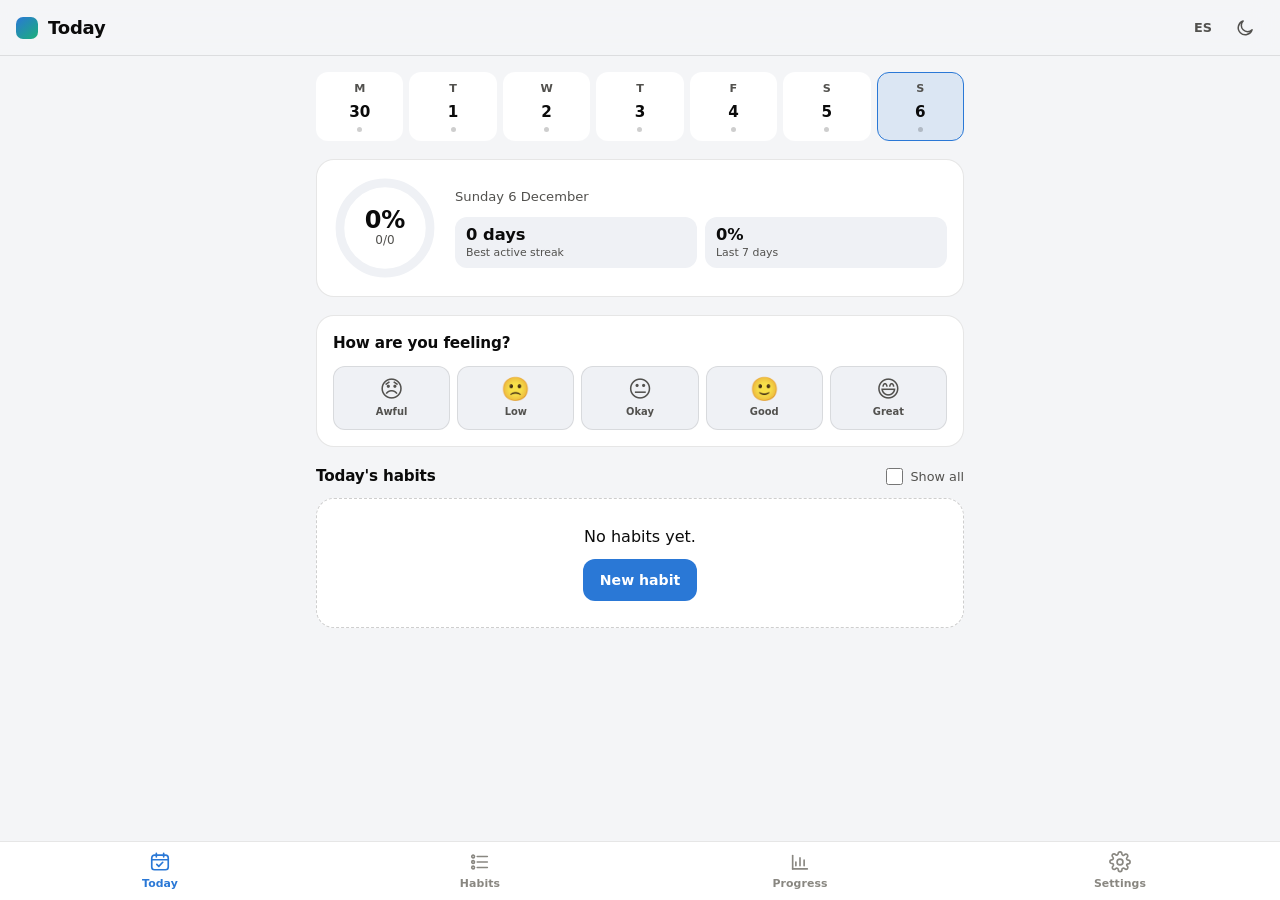
==== habits/index.html @ 64c572ca "Rename to GlowApp, add Today layouts, reminders and a home-screen widget Pinch-zoom was the only way" ====
<!DOCTYPE html>
<html lang="es" data-theme="dark">
<head>
  <meta charset="UTF-8">
  <!-- Zoom is deliberately off: the Size setting in Ajustes is the one way to
       change how large things are, so gestures cannot leave the app in a state
       the layout was never designed for. -->
  <meta name="viewport" content="width=device-width, initial-scale=1.0, maximum-scale=1, user-scalable=no, viewport-fit=cover">
  <title>GlowApp</title>
  <meta name="description" content="Seguimiento de hábitos, ejercicio y estado de ánimo, sin conexión y sin cuentas.">
  <meta name="theme-color" content="#0D1117">
  <link rel="manifest" href="manifest.webmanifest">
  <link rel="icon" href="icons/favicon-32.png" sizes="32x32">
  <link rel="apple-touch-icon" href="icons/apple-touch-icon.png">
  <meta name="mobile-web-app-capable" content="yes">
  <meta name="apple-mobile-web-app-capable" content="yes">
  <meta name="apple-mobile-web-app-status-bar-style" content="black-translucent">
  <meta name="apple-mobile-web-app-title" content="GlowApp">
  <link rel="stylesheet" href="styles.css">
</head>
<body>
  <a class="skip-link" href="#main" data-i18n="skipToContent">Ir al contenido</a>

  <header class="app-bar">
    <div class="app-bar-title">
      <span class="app-mark" aria-hidden="true"></span>
      <h1 id="viewTitle">Hoy</h1>
    </div>
    <div class="app-bar-actions">
      <button type="button" class="icon-btn" id="langToggle" title="Language" aria-label="Language">
        <span id="langToggleLabel">EN</span>
      </button>
      <button type="button" class="icon-btn" id="themeToggle" title="Tema" aria-label="Tema">
        <svg viewBox="0 0 24 24" aria-hidden="true" width="20" height="20"><use href="#i-theme"></use></svg>
      </button>
    </div>
  </header>

  <main id="main">
    <!-- ── TODAY ─────────────────────────────────────────────────────── -->
    <section class="view" id="view-today" aria-labelledby="todayHeading">
      <div class="view-inner">
        <div class="day-strip" id="dayStrip" role="tablist" aria-label="Días"></div>

        <h2 class="sr-only" id="todayHeading" data-i18n="navToday">Hoy</h2>

        <div class="summary-card">
          <div class="summary-ring">
            <svg viewBox="0 0 120 120" width="104" height="104" aria-hidden="true">
              <circle class="ring-track" cx="60" cy="60" r="52" />
              <circle class="ring-value" id="ringValue" cx="60" cy="60" r="52" />
            </svg>
            <div class="summary-ring-label">
              <strong id="summaryPct">0%</strong>
              <span id="summaryCount">0/0</span>
            </div>
          </div>
          <div class="summary-stats">
            <p class="summary-date" id="summaryDate"></p>
            <div class="stat-row">
              <div class="stat-tile">
                <span class="stat-value" id="statStreak">0</span>
                <span class="stat-label" data-i18n="statBestStreak">Mejor racha activa</span>
              </div>
              <div class="stat-tile">
                <span class="stat-value" id="statWeek">0%</span>
                <span class="stat-label" data-i18n="statWeek">Últimos 7 días</span>
              </div>
            </div>
          </div>
        </div>

        <section class="card mood-card" aria-labelledby="moodHeading">
          <div class="card-head">
            <h3 id="moodHeading" data-i18n="moodTitle">¿Cómo te sientes?</h3>
            <span class="card-hint" id="moodHint"></span>
          </div>
          <div class="mood-scale" id="moodScale" role="radiogroup" aria-labelledby="moodHeading"></div>
          <div class="mood-extra" id="moodExtra" hidden>
            <label class="field">
              <span class="field-label" data-i18n="moodEnergy">Energía</span>
              <input type="range" id="moodEnergy" min="1" max="5" step="1" value="3">
              <output id="moodEnergyOut" class="field-hint"></output>
            </label>
            <label class="field">
              <span class="field-label" data-i18n="moodNote">Nota (opcional)</span>
              <textarea id="moodNote" rows="2" maxlength="500" data-i18n-placeholder="moodNotePlaceholder"></textarea>
            </label>
          </div>
        </section>

        <section aria-labelledby="listHeading">
          <div class="section-head">
            <h3 id="listHeading" data-i18n="todaysHabits">Hábitos de hoy</h3>
            <label class="switch-inline">
              <input type="checkbox" id="showAllToggle">
              <span data-i18n="showAll">Ver todos</span>
            </label>
          </div>
          <ul class="habit-list" id="habitList"></ul>
          <div class="empty-state" id="todayEmpty" hidden>
            <p data-i18n="emptyTodayTitle">Nada programado para hoy.</p>
            <button type="button" class="btn btn-primary" data-action="new-habit" data-i18n="addHabit">Nuevo hábito</button>
          </div>
        </section>
      </div>
    </section>

    <!-- ── HABITS ────────────────────────────────────────────────────── -->
    <section class="view" id="view-habits" hidden aria-labelledby="habitsHeading">
      <div class="view-inner">
        <div class="section-head">
          <h2 id="habitsHeading" data-i18n="navHabits">Hábitos</h2>
          <button type="button" class="btn btn-primary btn-sm" data-action="new-habit">
            <span aria-hidden="true">+</span> <span data-i18n="addHabit">Nuevo hábito</span>
          </button>
        </div>
        <ul class="manage-list" id="manageList"></ul>
        <div class="empty-state" id="habitsEmpty" hidden>
          <p data-i18n="emptyHabitsTitle">Todavía no tienes hábitos.</p>
          <p class="muted" data-i18n="emptyHabitsBody">Empieza con uno pequeño: dos minutos de respiración, un vaso de agua, diez flexiones.</p>
          <div class="preset-grid" id="presetGrid"></div>
        </div>
        <details class="archive" id="archiveBlock" hidden>
          <summary data-i18n="archived">Archivados</summary>
          <ul class="manage-list" id="archiveList"></ul>
        </details>
      </div>
    </section>

    <!-- ── PROGRESS ──────────────────────────────────────────────────── -->
    <section class="view" id="view-progress" hidden aria-labelledby="progressHeading">
      <div class="view-inner">
        <h2 id="progressHeading" data-i18n="navProgress">Progreso</h2>

        <div class="filter-row" role="group" aria-labelledby="rangeLabel">
          <span class="sr-only" id="rangeLabel" data-i18n="rangeLabel">Rango de fechas</span>
          <div class="segmented" id="rangeSelect"></div>
        </div>

        <div class="stat-grid" id="progressStats"></div>

        <figure class="card chart-card" id="figMood">
          <figcaption>
            <h3 data-i18n="chartMoodTitle">Ánimo en el tiempo</h3>
            <p class="chart-sub" data-i18n="chartMoodSub">1 = muy mal · 5 = muy bien</p>
          </figcaption>
          <div class="chart-host" id="chartMood"></div>
          <p class="chart-empty" id="chartMoodEmpty" hidden data-i18n="chartNoMood">Registra tu ánimo unos días para ver la tendencia.</p>
        </figure>

        <figure class="card chart-card" id="figRates">
          <figcaption>
            <h3 data-i18n="chartRatesTitle">Cumplimiento por hábito</h3>
            <p class="chart-sub" id="chartRatesSub"></p>
          </figcaption>
          <div class="chart-host" id="chartRates"></div>
          <p class="chart-empty" id="chartRatesEmpty" hidden data-i18n="chartNoData">Sin datos en este rango.</p>
        </figure>

        <figure class="card chart-card" id="figHeat">
          <figcaption>
            <h3 data-i18n="chartHeatTitle">Calendario</h3>
            <label class="field inline">
              <span class="sr-only" data-i18n="chartHeatPick">Elegir hábito</span>
              <select id="heatHabit"></select>
            </label>
          </figcaption>
          <div class="chart-host" id="chartHeat"></div>
        </figure>

        <figure class="card chart-card" id="figCorr">
          <figcaption>
            <h3 data-i18n="chartCorrTitle">Ánimo y hábitos</h3>
            <p class="chart-sub" data-i18n="chartCorrSub">Ánimo medio los días que cumples frente a los que no.</p>
          </figcaption>
          <div class="chart-host" id="chartCorr"></div>
          <p class="chart-empty" id="chartCorrEmpty" hidden data-i18n="chartNoCorr">Hacen falta más días con ánimo y hábitos registrados.</p>
        </figure>

        <details class="card table-card" id="tableCard">
          <summary data-i18n="viewTable">Ver como tabla</summary>
          <div class="table-scroll">
            <table id="dataTable">
              <thead id="dataTableHead"></thead>
              <tbody id="dataTableBody"></tbody>
            </table>
          </div>
        </details>
      </div>
    </section>

    <!-- ── SETTINGS ──────────────────────────────────────────────────── -->
    <section class="view" id="view-settings" hidden aria-labelledby="settingsHeading">
      <div class="view-inner">
        <h2 id="settingsHeading" data-i18n="navSettings">Ajustes</h2>

        <section class="card setting-group" aria-labelledby="setAppearance">
          <h3 id="setAppearance" data-i18n="setAppearance">Apariencia</h3>
          <div class="setting-row">
            <label for="langSelect" data-i18n="setLanguage">Idioma</label>
            <select id="langSelect">
              <option value="es">Español</option>
              <option value="en">English</option>
            </select>
          </div>
          <div class="setting-row">
            <label for="themeSelect" data-i18n="setTheme">Tema</label>
            <select id="themeSelect">
              <option value="system" data-i18n="themeSystem">Sistema</option>
              <option value="dark" data-i18n="themeDark">Oscuro</option>
              <option value="light" data-i18n="themeLight">Claro</option>
            </select>
          </div>
          <div class="setting-row setting-row-stack">
            <label for="layoutSelect" data-i18n="setLayout">Diseño de Hoy</label>
            <div class="segmented segmented-wrap" id="layoutSelect" role="radiogroup" aria-label="Diseño"></div>
          </div>
          <div class="setting-row setting-row-stack">
            <label for="sizeSelect" data-i18n="setSize">Tamaño</label>
            <div class="segmented" id="sizeSelect" role="radiogroup" aria-label="Tamaño"></div>
          </div>
          <div class="setting-row">
            <label for="weekStart" data-i18n="setWeekStart">La semana empieza el</label>
            <select id="weekStart">
              <option value="1" data-i18n="dowMon">Lunes</option>
              <option value="0" data-i18n="dowSun">Domingo</option>
            </select>
          </div>
        </section>

        <section class="card setting-group" aria-labelledby="setData">
          <h3 id="setData" data-i18n="setData">Tus datos</h3>
          <p class="muted" data-i18n="dataBlurb">Todo se guarda solo en este navegador. No hay cuentas ni servidores. Exporta de vez en cuando para no perder nada.</p>
          <div class="button-row">
            <button type="button" class="btn" id="btnExport" data-i18n="exportData">Exportar JSON</button>
            <button type="button" class="btn" id="btnImport" data-i18n="importData">Importar JSON</button>
            <button type="button" class="btn btn-danger" id="btnReset" data-i18n="resetData">Borrar todo</button>
          </div>
          <input type="file" id="importFile" accept="application/json,.json" hidden>
          <p class="muted small" id="storageInfo"></p>
        </section>

        <section class="card setting-group" aria-labelledby="setApp">
          <h3 id="setApp" data-i18n="setApp">Aplicación</h3>
          <div class="button-row">
            <button type="button" class="btn btn-primary" id="btnInstall" hidden data-i18n="installApp">Instalar app</button>
          </div>
          <p class="muted small" id="installHint"></p>
          <p class="muted small" data-i18n="version">Hábitos v1.0 · offline</p>
        </section>
      </div>
    </section>
  </main>

  <nav class="tab-bar" id="tabBar" aria-label="Secciones">
    <button type="button" class="tab" data-view="today" aria-current="page">
      <svg viewBox="0 0 24 24" aria-hidden="true"><use href="#i-today"></use></svg>
      <span data-i18n="navToday">Hoy</span>
    </button>
    <button type="button" class="tab" data-view="habits">
      <svg viewBox="0 0 24 24" aria-hidden="true"><use href="#i-list"></use></svg>
      <span data-i18n="navHabits">Hábitos</span>
    </button>
    <button type="button" class="tab" data-view="progress">
      <svg viewBox="0 0 24 24" aria-hidden="true"><use href="#i-chart"></use></svg>
      <span data-i18n="navProgress">Progreso</span>
    </button>
    <button type="button" class="tab" data-view="settings">
      <svg viewBox="0 0 24 24" aria-hidden="true"><use href="#i-gear"></use></svg>
      <span data-i18n="navSettings">Ajustes</span>
    </button>
  </nav>

  <!-- ── HABIT EDITOR ────────────────────────────────────────────────── -->
  <dialog class="sheet" id="habitDialog" aria-labelledby="habitDialogTitle">
    <form method="dialog" id="habitForm">
      <header class="sheet-head">
        <h2 id="habitDialogTitle" data-i18n="addHabit">Nuevo hábito</h2>
        <button type="button" class="icon-btn" data-close aria-label="Cerrar">
          <svg viewBox="0 0 24 24" aria-hidden="true" width="20" height="20"><use href="#i-close"></use></svg>
        </button>
      </header>

      <div class="sheet-body">
        <label class="field">
          <span class="field-label" data-i18n="fieldName">Nombre</span>
          <input type="text" id="fName" required maxlength="60" data-i18n-placeholder="fieldNamePlaceholder">
        </label>

        <div class="field">
          <span class="field-label" data-i18n="fieldIcon">Icono</span>
          <div class="emoji-grid" id="emojiGrid" role="radiogroup" aria-label="Icono"></div>
        </div>

        <div class="field">
          <span class="field-label" data-i18n="fieldColor">Color</span>
          <div class="swatch-row" id="colorRow" role="radiogroup" aria-label="Color"></div>
        </div>

        <label class="field">
          <span class="field-label" data-i18n="fieldCategory">Categoría</span>
          <select id="fCategory"></select>
        </label>

        <div class="field">
          <span class="field-label" data-i18n="fieldType">Tipo</span>
          <div class="segmented" id="typeSelect" role="radiogroup" aria-label="Tipo"></div>
        </div>

        <div class="field-pair" id="quantityFields" hidden>
          <label class="field">
            <span class="field-label" data-i18n="fieldTarget">Meta diaria</span>
            <input type="number" id="fTarget" min="1" step="1" value="1" inputmode="numeric">
          </label>
          <label class="field">
            <span class="field-label" data-i18n="fieldUnit">Unidad</span>
            <input type="text" id="fUnit" maxlength="16" data-i18n-placeholder="fieldUnitPlaceholder">
          </label>
        </div>

        <div class="field">
          <span class="field-label" data-i18n="fieldSchedule">Frecuencia</span>
          <div class="segmented" id="scheduleSelect" role="radiogroup" aria-label="Frecuencia"></div>
        </div>

        <div class="field" id="daysField" hidden>
          <span class="field-label" data-i18n="fieldDays">Días</span>
          <div class="dow-row" id="dowRow"></div>
        </div>

        <label class="field" id="timesField" hidden>
          <span class="field-label" data-i18n="fieldTimesPerWeek">Veces por semana</span>
          <input type="number" id="fTimes" min="1" max="7" step="1" value="3" inputmode="numeric">
        </label>

        <!-- Reminders need the Android shell to schedule an alarm, so this is
             revealed only when the native bridge is present. -->
        <label class="field" id="reminderField" hidden>
          <span class="field-label" data-i18n="fieldReminder">Recordatorio</span>
          <input type="time" id="fReminder">
          <span class="field-hint" id="reminderHint"></span>
        </label>

        <p class="form-error" id="formError" hidden role="alert"></p>
      </div>

      <footer class="sheet-foot">
        <button type="button" class="btn btn-danger ghost" id="btnDeleteHabit" hidden data-i18n="delete">Eliminar</button>
        <span class="spacer"></span>
        <button type="button" class="btn" data-close data-i18n="cancel">Cancelar</button>
        <button type="submit" class="btn btn-primary" id="btnSaveHabit" data-i18n="save">Guardar</button>
      </footer>
    </form>
  </dialog>

  <dialog class="sheet confirm" id="confirmDialog" aria-labelledby="confirmTitle">
    <div class="sheet-body">
      <h2 id="confirmTitle"></h2>
      <p id="confirmBody" class="muted"></p>
    </div>
    <footer class="sheet-foot">
      <span class="spacer"></span>
      <button type="button" class="btn" id="confirmCancel" data-i18n="cancel">Cancelar</button>
      <button type="button" class="btn btn-danger" id="confirmOk" data-i18n="confirm">Confirmar</button>
    </footer>
  </dialog>

  <div class="toast" id="toast" role="status" aria-live="polite" hidden></div>

  <!-- Icon sprite -->
  <svg style="display:none" aria-hidden="true">
    <symbol id="i-today" viewBox="0 0 24 24" fill="none" stroke="currentColor" stroke-width="1.8" stroke-linecap="round" stroke-linejoin="round">
      <rect x="3" y="4.5" width="18" height="16" rx="3"/><path d="M8 2.5v4M16 2.5v4M3 9.5h18"/><path d="m8.5 14.5 2.2 2.2 4.3-4.4"/>
    </symbol>
    <symbol id="i-list" viewBox="0 0 24 24" fill="none" stroke="currentColor" stroke-width="1.8" stroke-linecap="round" stroke-linejoin="round">
      <path d="M9 6h11M9 12h11M9 18h11"/><circle cx="4.5" cy="6" r="1.5"/><circle cx="4.5" cy="12" r="1.5"/><circle cx="4.5" cy="18" r="1.5"/>
    </symbol>
    <symbol id="i-chart" viewBox="0 0 24 24" fill="none" stroke="currentColor" stroke-width="1.8" stroke-linecap="round" stroke-linejoin="round">
      <path d="M4 19.5V5"/><path d="M4 19.5h16"/><path d="M7.5 16v-4M12 16V7.5M16.5 16v-6"/>
    </symbol>
    <symbol id="i-gear" viewBox="0 0 24 24" fill="none" stroke="currentColor" stroke-width="1.8" stroke-linecap="round" stroke-linejoin="round">
      <circle cx="12" cy="12" r="3.2"/><path d="M19.4 14.5a1.6 1.6 0 0 0 .3 1.8l.1.1a2 2 0 1 1-2.8 2.8l-.1-.1a1.6 1.6 0 0 0-1.8-.3 1.6 1.6 0 0 0-1 1.5v.2a2 2 0 1 1-4 0v-.1a1.6 1.6 0 0 0-1-1.5 1.6 1.6 0 0 0-1.8.3l-.1.1a2 2 0 1 1-2.8-2.8l.1-.1a1.6 1.6 0 0 0 .3-1.8 1.6 1.6 0 0 0-1.5-1H3a2 2 0 1 1 0-4h.1a1.6 1.6 0 0 0 1.5-1 1.6 1.6 0 0 0-.3-1.8l-.1-.1a2 2 0 1 1 2.8-2.8l.1.1a1.6 1.6 0 0 0 1.8.3H9a1.6 1.6 0 0 0 1-1.5V3a2 2 0 1 1 4 0v.1a1.6 1.6 0 0 0 1 1.5 1.6 1.6 0 0 0 1.8-.3l.1-.1a2 2 0 1 1 2.8 2.8l-.1.1a1.6 1.6 0 0 0-.3 1.8V9a1.6 1.6 0 0 0 1.5 1h.2a2 2 0 1 1 0 4h-.1a1.6 1.6 0 0 0-1.5 1z"/>
    </symbol>
    <symbol id="i-theme" viewBox="0 0 24 24" fill="none" stroke="currentColor" stroke-width="1.8" stroke-linecap="round" stroke-linejoin="round">
      <path d="M20.5 14.2A8.5 8.5 0 1 1 9.8 3.5a6.8 6.8 0 0 0 10.7 10.7z"/>
    </symbol>
    <symbol id="i-close" viewBox="0 0 24 24" fill="none" stroke="currentColor" stroke-width="1.8" stroke-linecap="round">
      <path d="M6 6l12 12M18 6 6 18"/>
    </symbol>
    <symbol id="i-flame" viewBox="0 0 24 24" fill="currentColor">
      <path d="M12.7 2.1c.2 2.4-.8 3.7-2 4.9-1.3 1.4-2.8 2.8-2.8 5.6a6.1 6.1 0 0 0 12.2 0c0-3.6-2.4-5.6-4-7.4-.3 1-.9 1.7-1.7 2.2.3-2-.3-3.9-1.7-5.3zM12 13c1.2.9 1.9 1.9 1.9 3a1.9 1.9 0 1 1-3.8 0c0-1.1.7-2.1 1.9-3z"/>
    </symbol>
    <symbol id="i-edit" viewBox="0 0 24 24" fill="none" stroke="currentColor" stroke-width="1.8" stroke-linecap="round" stroke-linejoin="round">
      <path d="M4 20h4L19 9a2.8 2.8 0 0 0-4-4L4 16z"/>
    </symbol>
    <symbol id="i-archive" viewBox="0 0 24 24" fill="none" stroke="currentColor" stroke-width="1.8" stroke-linecap="round" stroke-linejoin="round">
      <rect x="3" y="4" width="18" height="4" rx="1.2"/><path d="M5 8v10a2 2 0 0 0 2 2h10a2 2 0 0 0 2-2V8M10 12h4"/>
    </symbol>
    <symbol id="i-grip" viewBox="0 0 24 24" fill="currentColor">
      <circle cx="9" cy="6" r="1.6"/><circle cx="15" cy="6" r="1.6"/>
      <circle cx="9" cy="12" r="1.6"/><circle cx="15" cy="12" r="1.6"/>
      <circle cx="9" cy="18" r="1.6"/><circle cx="15" cy="18" r="1.6"/>
    </symbol>
    <symbol id="i-restore" viewBox="0 0 24 24" fill="none" stroke="currentColor" stroke-width="1.8" stroke-linecap="round" stroke-linejoin="round">
      <path d="M4 10a8 8 0 1 1 1.2 5"/><path d="M4 4.5V10h5.5"/>
    </symbol>
  </svg>

  <script src="i18n.js"></script>
  <script src="charts.js"></script>
  <script src="app.js"></script>
</body>
</html>
---- habits/styles.css ----
/* ══ Hábitos — design tokens ══════════════════════════════════════════
   Dark is the default surface; light is a selected palette, not a flip.
   Chart series/ramp tokens come from a CVD-validated palette (both modes
   pass the adjacent-pair separation gates against these surfaces).      */

:root {
  color-scheme: dark;

  --bg: #0D1117;
  --surface: #161B22;
  --surface-2: #1C2330;
  --surface-3: #232B39;
  --ink: #F0F6FC;
  --ink-2: #9BA6B4;
  --ink-3: #6B7684;
  --border: rgba(240, 246, 252, 0.09);
  --border-strong: rgba(240, 246, 252, 0.16);

  --accent: #3987E5;
  --accent-ink: #FFFFFF;
  --accent-soft: rgba(57, 135, 229, 0.14);
  --good: #0CA30C;
  --danger: #E66767;
  --danger-soft: rgba(230, 103, 103, 0.13);

  /* Categorical series — validated dark steps */
  --s1: #3987E5;
  --s2: #D95926;
  --s3: #199E70;
  --s4: #C98500;
  --s5: #D55181;
  --s6: #008300;
  --s7: #9085E9;
  --s8: #E66767;

  /* Sequential blue ramp: dark → light as magnitude rises */
  --seq-0: #1B2330;
  --seq-1: #184F95;
  --seq-2: #256ABF;
  --seq-3: #3987E5;
  --seq-4: #6DA7EC;
  --seq-5: #9EC5F4;

  --grid: #2C2C2A;
  --axis: #383835;
  --muted-ink: #898781;

  --radius: 12px;
  --radius-lg: 18px;
  --radius-pill: 999px;
  --shadow: 0 8px 28px rgba(0, 0, 0, 0.42);
  --tap: 44px;
  --font: system-ui, -apple-system, 'Segoe UI', Roboto, sans-serif;
  --safe-b: env(safe-area-inset-bottom, 0px);
}

:root[data-theme='light'] {
  color-scheme: light;

  --bg: #F4F5F7;
  --surface: #FFFFFF;
  --surface-2: #FFFFFF;
  --surface-3: #EFF1F5;
  --ink: #0B0B0B;
  --ink-2: #52514E;
  --ink-3: #898781;
  --border: rgba(11, 11, 11, 0.10);
  --border-strong: rgba(11, 11, 11, 0.20);

  --accent: #2A78D6;
  --accent-ink: #FFFFFF;
  --accent-soft: rgba(42, 120, 214, 0.12);
  --good: #006300;
  --danger: #D03B3B;
  --danger-soft: rgba(208, 59, 59, 0.10);

  --s1: #2A78D6;
  --s2: #EB6834;
  --s3: #1BAF7A;
  --s4: #EDA100;
  --s5: #E87BA4;
  --s6: #008300;
  --s7: #4A3AA7;
  --s8: #E34948;

  --seq-0: #EEF1F5;
  --seq-1: #CDE2FB;
  --seq-2: #9EC5F4;
  --seq-3: #5598E7;
  --seq-4: #2A78D6;
  --seq-5: #184F95;

  --grid: #E1E0D9;
  --axis: #C3C2B7;
  --muted-ink: #898781;

  --shadow: 0 8px 28px rgba(11, 11, 11, 0.10);
}

/* ── Size scale ───────────────────────────────────────────────────────
   Text is in rem throughout, and the paddings that shape the layout are
   too, so moving the root size rescales the whole interface in one step.
   Tap targets stay pinned in px: Small may look tighter but must never
   become harder to hit. This replaces pinch-zoom, which is turned off. */
:root { font-size: 16px; }
:root[data-density='small'] { font-size: 14px; }
:root[data-density='large'] { font-size: 18.5px; }

/* ── Reset & base ── */
*, *::before, *::after { box-sizing: border-box; margin: 0; padding: 0; }

[hidden] { display: none !important; }

html { -webkit-text-size-adjust: 100%; }

body {
  font-family: var(--font);
  background: var(--bg);
  color: var(--ink);
  line-height: 1.5;
  min-height: 100dvh;
  padding-bottom: calc(64px + var(--safe-b));
  overflow-x: hidden;
}

h1 { font-size: 1.125rem; font-weight: 700; letter-spacing: -0.01em; }
h2 { font-size: 1.4rem; font-weight: 700; letter-spacing: -0.02em; }
h3 { font-size: 0.95rem; font-weight: 650; letter-spacing: -0.01em; }

button, input, select, textarea { font: inherit; color: inherit; }
button { cursor: pointer; background: none; border: none; }

.sr-only {
  position: absolute; width: 1px; height: 1px; padding: 0;
  overflow: hidden; clip: rect(0 0 0 0); white-space: nowrap; border: 0;
}

.skip-link {
  position: absolute; left: 8px; top: -60px; z-index: 200;
  background: var(--accent); color: var(--accent-ink);
  padding: 10px 14px; border-radius: var(--radius); text-decoration: none;
  transition: top 0.15s;
}
.skip-link:focus { top: 8px; }

a:focus-visible,
button:focus-visible,
input:focus-visible,
select:focus-visible,
textarea:focus-visible,
summary:focus-visible,
[tabindex]:focus-visible {
  outline: 2px solid var(--accent);
  outline-offset: 2px;
}

.muted { color: var(--ink-2); }
.small { font-size: 0.8rem; }
.spacer { flex: 1; }

/* ── App bar & tab bar ── */
.app-bar {
  position: sticky; top: 0; z-index: 50;
  display: flex; align-items: center; justify-content: space-between;
  gap: 12px; height: 56px; padding: 0 16px;
  background: color-mix(in srgb, var(--bg) 88%, transparent);
  backdrop-filter: blur(14px); -webkit-backdrop-filter: blur(14px);
  border-bottom: 1px solid var(--border);
}
.app-bar-title { display: flex; align-items: center; gap: 10px; min-width: 0; }
.app-mark {
  width: 22px; height: 22px; flex: none; border-radius: 7px;
  background: linear-gradient(140deg, var(--s1), var(--s3));
}
.app-bar-actions { display: flex; align-items: center; gap: 4px; }

.icon-btn {
  display: grid; place-items: center;
  min-width: 38px; height: 38px; padding: 0 8px;
  border-radius: 10px; color: var(--ink-2);
  font-size: 0.8rem; font-weight: 650;
}
.icon-btn:hover { background: var(--surface-2); color: var(--ink); }

.tab-bar {
  position: fixed; left: 0; right: 0; bottom: 0; z-index: 60;
  display: grid; grid-template-columns: repeat(4, 1fr);
  background: color-mix(in srgb, var(--surface) 94%, transparent);
  backdrop-filter: blur(14px); -webkit-backdrop-filter: blur(14px);
  border-top: 1px solid var(--border);
  padding-bottom: var(--safe-b);
}
.tab {
  display: flex; flex-direction: column; align-items: center; gap: 3px;
  padding: 9px 4px 8px; color: var(--ink-3);
  font-size: 0.68rem; font-weight: 600; letter-spacing: 0.01em;
}
.tab svg { width: 22px; height: 22px; }
.tab[aria-current='page'] { color: var(--accent); }

/* ── Layout ── */
.view-inner {
  max-width: 680px; margin: 0 auto;
  padding: 1rem 1rem 1.75rem;
  display: flex; flex-direction: column; gap: 1.125rem;
}
.section-head {
  display: flex; align-items: center; justify-content: space-between;
  gap: 12px; margin-bottom: 10px;
}
.card {
  background: var(--surface); border: 1px solid var(--border);
  border-radius: var(--radius-lg); padding: 1rem;
}
.card-head { display: flex; align-items: baseline; justify-content: space-between; gap: 10px; }
.card-hint { color: var(--ink-3); font-size: 0.78rem; }

/* ── Buttons ── */
.btn {
  display: inline-flex; align-items: center; justify-content: center; gap: 7px;
  min-height: 42px; padding: 0 16px;
  background: var(--surface-3); color: var(--ink);
  border: 1px solid var(--border); border-radius: var(--radius);
  font-size: 0.88rem; font-weight: 600;
  transition: filter 0.12s, background 0.12s;
}
.btn:hover { filter: brightness(1.08); }
.btn:active { transform: translateY(1px); }
.btn-sm { min-height: 36px; padding: 0 12px; font-size: 0.82rem; }
.btn-primary { background: var(--accent); color: var(--accent-ink); border-color: transparent; }
.btn-danger { color: var(--danger); border-color: color-mix(in srgb, var(--danger) 40%, transparent); background: var(--danger-soft); }
.btn-danger.ghost { background: none; }
.button-row { display: flex; flex-wrap: wrap; gap: 8px; margin-top: 12px; }

/* ── Day strip ── */
.day-strip {
  display: grid; grid-auto-flow: column; grid-auto-columns: 1fr;
  gap: 6px;
}
.day-chip {
  display: flex; flex-direction: column; align-items: center; gap: 3px;
  padding: 0.5rem 0.125rem; border-radius: var(--radius);
  border: 1px solid transparent; background: var(--surface);
  color: var(--ink-2); font-size: 0.7rem; font-weight: 600;
}
.day-chip .dnum { font-size: 0.95rem; font-weight: 700; color: var(--ink); }
.day-chip .ddot { width: 5px; height: 5px; border-radius: 50%; background: var(--border-strong); }
.day-chip .ddot.filled { background: var(--good); }
.day-chip[aria-selected='true'] { border-color: var(--accent); background: var(--accent-soft); }
.day-chip[disabled] { opacity: 0.38; }

/* ── Summary card ── */
.summary-card {
  display: flex; align-items: center; gap: 1.125rem;
  background: var(--surface); border: 1px solid var(--border);
  border-radius: var(--radius-lg); padding: 1rem;
}
.summary-ring { position: relative; flex: none; display: grid; place-items: center; }
/* Overrides the SVG's own width/height so the ring scales with the size setting. */
.summary-ring svg { transform: rotate(-90deg); width: 6.5rem; height: 6.5rem; }
.ring-track { fill: none; stroke: var(--surface-3); stroke-width: 10; }
.ring-value {
  fill: none; stroke: var(--accent); stroke-width: 10; stroke-linecap: round;
  transition: stroke-dashoffset 0.45s ease;
}
.summary-ring-label {
  position: absolute; inset: 0; display: grid; place-content: center;
  text-align: center; line-height: 1.15;
}
.summary-ring-label strong { font-size: 1.5rem; font-weight: 700; }
.summary-ring-label span { font-size: 0.75rem; color: var(--ink-2); font-variant-numeric: tabular-nums; }
.summary-stats { min-width: 0; flex: 1; }
.summary-date { font-size: 0.82rem; color: var(--ink-2); margin-bottom: 10px; }
.stat-row { display: grid; grid-template-columns: 1fr 1fr; gap: 8px; }
.stat-tile {
  background: var(--surface-3); border-radius: var(--radius);
  padding: 0.5625rem 0.6875rem; display: flex; flex-direction: column; gap: 1px;
}
.stat-value { font-size: 1.15rem; font-weight: 700; line-height: 1.15; }
.stat-row .stat-value { font-size: 1.02rem; }
.stat-label { font-size: 0.68rem; color: var(--ink-2); line-height: 1.25; }

/* ── Mood ── */
.mood-scale { display: grid; grid-template-columns: repeat(5, 1fr); gap: 7px; margin-top: 12px; }
.mood-btn {
  display: flex; flex-direction: column; align-items: center; gap: 4px;
  padding: 0.625rem 0.125rem; border-radius: var(--radius);
  border: 1px solid var(--border); background: var(--surface-3);
  font-size: 0.62rem; font-weight: 600; color: var(--ink-2);
  transition: transform 0.12s, border-color 0.12s;
}
.mood-btn .emoji { font-size: 1.45rem; line-height: 1; filter: saturate(0.85); }
.mood-btn:hover { transform: translateY(-2px); }
.mood-btn[aria-checked='true'] {
  border-color: var(--accent); background: var(--accent-soft); color: var(--ink);
}
.mood-btn[aria-checked='true'] .emoji { filter: none; }
.mood-extra { margin-top: 14px; display: flex; flex-direction: column; gap: 12px; }

/* ── Fields ── */
.field { display: flex; flex-direction: column; gap: 6px; }
.field.inline { flex-direction: row; align-items: center; gap: 8px; }
.field-label { font-size: 0.78rem; font-weight: 600; color: var(--ink-2); }
.field-hint { font-size: 0.75rem; color: var(--ink-3); }
.field-pair { display: grid; grid-template-columns: 1fr 1fr; gap: 12px; }

input[type='text'], input[type='number'], select, textarea {
  width: 100%; min-height: 44px; padding: 10px 12px;
  background: var(--surface-3); border: 1px solid var(--border);
  border-radius: var(--radius); color: var(--ink);
}
textarea { min-height: 62px; resize: vertical; line-height: 1.45; }
input[type='range'] { accent-color: var(--accent); width: 100%; min-height: 34px; }
select { appearance: none; padding-right: 32px;
  background-image: linear-gradient(45deg, transparent 50%, var(--ink-2) 50%),
                    linear-gradient(135deg, var(--ink-2) 50%, transparent 50%);
  background-position: calc(100% - 17px) 20px, calc(100% - 12px) 20px;
  background-size: 5px 5px, 5px 5px; background-repeat: no-repeat;
}

.switch-inline {
  display: inline-flex; align-items: center; gap: 7px;
  font-size: 0.8rem; color: var(--ink-2); cursor: pointer;
}
.switch-inline input { accent-color: var(--accent); width: 17px; height: 17px; }

.segmented {
  display: inline-flex; padding: 3px; gap: 3px;
  background: var(--surface-3); border: 1px solid var(--border);
  border-radius: var(--radius-pill); width: 100%;
}
.segmented button {
  flex: 1; min-height: 36px; padding: 0 12px; border-radius: var(--radius-pill);
  font-size: 0.82rem; font-weight: 600; color: var(--ink-2); white-space: nowrap;
}
.segmented button[aria-checked='true'], .segmented button[aria-pressed='true'] {
  background: var(--accent); color: var(--accent-ink);
}

.emoji-grid { display: grid; grid-template-columns: repeat(auto-fill, minmax(44px, 1fr)); gap: 6px; }
.emoji-btn {
  aspect-ratio: 1; display: grid; place-items: center; font-size: 1.2rem;
  border-radius: 10px; border: 1px solid var(--border); background: var(--surface-3);
}
.emoji-btn[aria-checked='true'] { border-color: var(--accent); background: var(--accent-soft); }

.swatch-row { display: flex; flex-wrap: wrap; gap: 8px; }
.swatch {
  width: 34px; height: 34px; border-radius: 50%;
  border: 2px solid transparent;
}
.swatch[aria-checked='true'] {
  border-color: var(--ink);
  box-shadow: inset 0 0 0 2px var(--surface);
}

.dow-row { display: grid; grid-template-columns: repeat(7, 1fr); gap: 5px; }
.dow-btn {
  min-height: 40px; border-radius: 10px; font-size: 0.75rem; font-weight: 650;
  border: 1px solid var(--border); background: var(--surface-3); color: var(--ink-2);
}
.dow-btn[aria-pressed='true'] { background: var(--accent); color: var(--accent-ink); border-color: transparent; }

/* ── Habit rows ── */
.habit-list, .manage-list { list-style: none; display: flex; flex-direction: column; gap: 8px; }

.habit-row {
  display: flex; align-items: center; gap: 0.75rem;
  background: var(--surface); border: 1px solid var(--border);
  border-radius: var(--radius-lg); padding: 0.75rem 0.875rem;
  transition: border-color 0.15s, opacity 0.15s;
}
.habit-row.is-done { border-color: color-mix(in srgb, var(--good) 45%, transparent); }
.habit-row.is-off { opacity: 0.5; }
.habit-badge {
  width: 2.5rem; height: 2.5rem; flex: none; display: grid; place-items: center;
  border-radius: 12px; font-size: 1.2rem;
  background: color-mix(in srgb, var(--habit-color) 20%, transparent);
  border: 1px solid color-mix(in srgb, var(--habit-color) 45%, transparent);
}
.habit-main { flex: 1; min-width: 0; display: flex; flex-direction: column; gap: 3px; }
.habit-name { font-size: 0.92rem; font-weight: 600; }
.habit-meta {
  display: flex; align-items: center; gap: 8px; flex-wrap: wrap;
  font-size: 0.73rem; color: var(--ink-2); font-variant-numeric: tabular-nums;
}
.streak { display: inline-flex; align-items: center; gap: 3px; color: var(--s2); font-weight: 650; }
.streak svg { width: 13px; height: 13px; }

.check-btn {
  width: var(--tap); height: var(--tap); flex: none; border-radius: 50%;
  border: 2px solid var(--border-strong); display: grid; place-items: center;
  color: transparent; transition: all 0.15s;
}
.check-btn::after {
  content: ''; width: 15px; height: 9px; margin-top: -4px;
  border-left: 2.5px solid currentColor; border-bottom: 2.5px solid currentColor;
  transform: rotate(-45deg);
}
.check-btn[aria-pressed='true'] {
  background: var(--good); border-color: var(--good); color: #fff;
}

.qty-control { display: flex; align-items: center; gap: 6px; flex: none; }
.qty-btn {
  width: 34px; height: 34px; border-radius: 10px; font-size: 1.1rem; font-weight: 600;
  background: var(--surface-3); border: 1px solid var(--border); color: var(--ink-2);
  display: grid; place-items: center; line-height: 1;
}
.qty-btn:disabled { opacity: 0.35; cursor: not-allowed; }
.qty-value { min-width: 58px; text-align: center; font-size: 0.8rem; font-variant-numeric: tabular-nums; }
.qty-value strong { font-size: 1rem; }

.progress-track {
  height: 4px; border-radius: 999px; background: var(--surface-3); overflow: hidden; margin-top: 5px;
}
.progress-fill { height: 100%; border-radius: 999px; background: var(--habit-color); transition: width 0.3s ease; }

/* ── Manage list ── */
.manage-row {
  display: flex; align-items: center; gap: 0.75rem;
  background: var(--surface); border: 1px solid var(--border);
  border-radius: var(--radius-lg); padding: 0.75rem 0.875rem;
  touch-action: pan-y;                      /* lets a vertical drag start a reorder */
  transition: transform 0.12s, opacity 0.12s, box-shadow 0.12s;
}

/* ── Drag to reorder ── */
.manage-row.is-dragging {
  opacity: 0.9; box-shadow: var(--shadow); border-color: var(--accent);
  position: relative; z-index: 5;
}
.manage-row.is-shifted { transform: translateY(var(--shift, 0)); }
.drag-handle {
  flex: none; width: 1.75rem; align-self: stretch; cursor: grab;
  display: grid; place-items: center; color: var(--ink-3);
  touch-action: none;                       /* the handle owns the gesture */
}
.drag-handle:active { cursor: grabbing; }
.drag-handle svg { width: 16px; height: 16px; }
.manage-actions { display: flex; align-items: center; gap: 2px; }
.manage-actions .icon-btn { min-width: 36px; height: 36px; }
.manage-actions svg { width: 18px; height: 18px; }
.archive summary {
  cursor: pointer; padding: 10px 2px; font-size: 0.85rem;
  font-weight: 600; color: var(--ink-2);
}
.archive .manage-list { margin-top: 8px; }
.archive .manage-row { opacity: 0.7; }

.empty-state {
  text-align: center; padding: 26px 16px;
  background: var(--surface); border: 1px dashed var(--border-strong);
  border-radius: var(--radius-lg);
  display: flex; flex-direction: column; align-items: center; gap: 10px;
}
.preset-grid { display: flex; flex-wrap: wrap; gap: 8px; justify-content: center; margin-top: 6px; }
.preset-chip {
  display: inline-flex; align-items: center; gap: 6px;
  padding: 8px 13px; border-radius: var(--radius-pill);
  background: var(--surface-3); border: 1px solid var(--border);
  font-size: 0.82rem; font-weight: 600;
}
.preset-chip:hover { border-color: var(--accent); }

/* ── Progress view ── */
.filter-row { display: flex; gap: 10px; align-items: center; }
.stat-grid { display: grid; grid-template-columns: repeat(2, 1fr); gap: 10px; }
@media (min-width: 520px) { .stat-grid { grid-template-columns: repeat(4, 1fr); } }
.stat-grid .stat-tile {
  background: var(--surface); border: 1px solid var(--border); padding: 13px 14px; gap: 3px;
}
.stat-grid .stat-value { font-size: 1.5rem; }
.stat-grid .stat-label { font-size: 0.72rem; }

.chart-card { display: flex; flex-direction: column; gap: 12px; }
.chart-card figcaption { display: flex; align-items: baseline; justify-content: space-between; gap: 12px; flex-wrap: wrap; }
.chart-card figcaption .field { flex: none; }
.chart-card select { min-height: 36px; padding: 6px 30px 6px 10px; font-size: 0.82rem; background-position: calc(100% - 17px) 16px, calc(100% - 12px) 16px; }
.chart-sub { font-size: 0.75rem; color: var(--ink-2); }
.chart-empty { font-size: 0.85rem; color: var(--ink-2); padding: 18px 0; text-align: center; }
.chart-host { position: relative; }
.chart-host svg { display: block; width: 100%; height: auto; overflow: visible; }

.viz-grid { stroke: var(--grid); stroke-width: 1; }
.viz-axis { stroke: var(--axis); stroke-width: 1; }
.viz-tick { fill: var(--muted-ink); font-size: 10px; font-variant-numeric: tabular-nums; }
.viz-label { fill: var(--ink); font-size: 11px; font-weight: 600; }
.viz-value { fill: var(--ink-2); font-size: 11px; font-variant-numeric: tabular-nums; }
.viz-line { fill: none; stroke-width: 2; stroke-linecap: round; stroke-linejoin: round; }
.viz-dot { stroke: var(--surface); stroke-width: 2; }
.viz-bar { rx: 4; }
.viz-cell { rx: 3; stroke: var(--surface); stroke-width: 1.5; }
.viz-cell.is-hit { cursor: pointer; }
.viz-crosshair { stroke: var(--border-strong); stroke-width: 1; stroke-dasharray: 3 3; }

.viz-legend {
  display: flex; flex-wrap: wrap; gap: 6px 16px; align-items: center;
  font-size: 0.75rem; color: var(--ink-2);
}
.viz-legend span { display: inline-flex; align-items: center; gap: 6px; }
.viz-legend i { width: 10px; height: 10px; border-radius: 3px; display: block; }
.viz-scale { display: flex; align-items: center; gap: 4px; font-size: 0.7rem; color: var(--ink-3); }
.viz-scale i { width: 12px; height: 12px; border-radius: 3px; display: block; }

.viz-tip {
  position: absolute; z-index: 10; pointer-events: none;
  background: var(--surface-2); border: 1px solid var(--border-strong);
  border-radius: 10px; box-shadow: var(--shadow);
  padding: 7px 10px; font-size: 0.76rem; line-height: 1.35;
  white-space: nowrap; transform: translate(-50%, -110%); opacity: 0;
  transition: opacity 0.1s;
}
.viz-tip.is-on { opacity: 1; }
.viz-tip b { font-weight: 650; }
.viz-tip .tip-sub { color: var(--ink-2); }

.table-card summary { cursor: pointer; font-size: 0.85rem; font-weight: 600; color: var(--ink-2); }
.table-scroll { overflow-x: auto; margin-top: 12px; }
table { border-collapse: collapse; width: 100%; font-size: 0.8rem; }
th, td { text-align: left; padding: 7px 10px; border-bottom: 1px solid var(--border); white-space: nowrap; }
th { color: var(--ink-2); font-weight: 600; }
td { font-variant-numeric: tabular-nums; }

/* ── Settings ── */
.setting-group { display: flex; flex-direction: column; gap: 12px; }
.setting-row { display: flex; align-items: center; justify-content: space-between; gap: 14px; }
.setting-row label { font-size: 0.88rem; }
.setting-row select { width: auto; min-width: 140px; }

/* ── Dialogs ── */
.sheet {
  width: min(520px, 100%); max-height: 92dvh; padding: 0; border: none;
  background: var(--surface); color: var(--ink);
  border-radius: var(--radius-lg) var(--radius-lg) 0 0;
  margin: auto auto 0; box-shadow: var(--shadow);
}
@media (min-width: 560px) { .sheet { margin: auto; border-radius: var(--radius-lg); } }
.sheet::backdrop { background: rgba(0, 0, 0, 0.55); backdrop-filter: blur(2px); }
.sheet form { display: flex; flex-direction: column; max-height: 92dvh; }
.sheet-head {
  display: flex; align-items: center; justify-content: space-between; gap: 12px;
  padding: 16px; border-bottom: 1px solid var(--border);
}
.sheet-head h2 { font-size: 1.05rem; }
.sheet-body { padding: 16px; overflow-y: auto; display: flex; flex-direction: column; gap: 14px; }
.sheet-foot {
  display: flex; align-items: center; gap: 8px;
  padding: 12px 16px calc(12px + var(--safe-b));
  border-top: 1px solid var(--border);
}
.confirm .sheet-body h2 { font-size: 1.05rem; }
.form-error { color: var(--danger); font-size: 0.82rem; }

.toast {
  position: fixed; left: 50%; bottom: calc(78px + var(--safe-b)); z-index: 90;
  transform: translateX(-50%);
  background: var(--surface-2); color: var(--ink);
  border: 1px solid var(--border-strong); border-radius: var(--radius-pill);
  padding: 10px 18px; font-size: 0.84rem; font-weight: 600;
  box-shadow: var(--shadow); animation: toast-in 0.18s ease;
}
@keyframes toast-in { from { opacity: 0; transform: translate(-50%, 8px); } }

/* ── Settings rows that need a full-width control ── */
.setting-row-stack { flex-direction: column; align-items: stretch; gap: 8px; }
.setting-row-stack label { color: var(--ink-2); font-size: 0.82rem; font-weight: 600; }
.segmented-wrap { flex-wrap: wrap; }
.segmented-wrap button { flex: 1 1 40%; }

/* ══ Today layouts ══════════════════════════════════════════════════
   Each block restyles only the Today view. Comfortable is the default
   and needs no block of its own. */

/* ── Compact: one line per habit, mood condensed ── */
[data-layout='compact'] #view-today .view-inner { gap: 0.75rem; }
[data-layout='compact'] .summary-card { padding: 0.75rem; gap: 0.75rem; }
[data-layout='compact'] .summary-ring svg { width: 4.25rem; height: 4.25rem; }
[data-layout='compact'] .summary-ring-label strong { font-size: 1.05rem; }
[data-layout='compact'] .summary-ring-label span { display: none; }
[data-layout='compact'] .summary-date { margin-bottom: 6px; font-size: 0.75rem; }
[data-layout='compact'] .mood-card .card-head h3 { font-size: 0.85rem; }
[data-layout='compact'] .mood-btn {
  flex-direction: row; justify-content: center; gap: 0; padding: 0.4rem 0.125rem;
}
[data-layout='compact'] .mood-btn span:not(.emoji) { display: none; }
[data-layout='compact'] .mood-btn .emoji { font-size: 1.25rem; }
[data-layout='compact'] .habit-list { gap: 5px; }
[data-layout='compact'] .habit-row { padding: 0.4rem 0.625rem; gap: 0.5rem; border-radius: var(--radius); }
[data-layout='compact'] .habit-badge {
  width: 1.75rem; height: 1.75rem; font-size: 0.95rem; border-radius: 9px;
}
[data-layout='compact'] .habit-main { flex-direction: row; align-items: center; gap: 0.5rem; }
[data-layout='compact'] .habit-name { flex: 1; white-space: nowrap; overflow: hidden; text-overflow: ellipsis; }
[data-layout='compact'] .habit-meta { flex: none; }
[data-layout='compact'] .habit-meta .sched { display: none; }   /* schedule is implied by the day */
[data-layout='compact'] .progress-track { display: none; }
[data-layout='compact'] .check-btn { width: 2rem; height: 2rem; border-width: 2px; }
[data-layout='compact'] .check-btn::after { width: 11px; height: 6px; }
[data-layout='compact'] .qty-btn { width: 1.9rem; height: 1.9rem; }
[data-layout='compact'] .qty-value { min-width: 3.1rem; font-size: 0.72rem; }

/* ── Grid: two columns of tiles ── */
[data-layout='grid'] .habit-list {
  display: grid; grid-template-columns: repeat(2, 1fr); gap: 0.625rem;
}
[data-layout='grid'] .habit-row {
  flex-direction: column; align-items: center; text-align: center;
  gap: 0.5rem; padding: 0.875rem 0.625rem;
}
[data-layout='grid'] .habit-badge { width: 3rem; height: 3rem; font-size: 1.5rem; }
[data-layout='grid'] .habit-main { align-items: center; width: 100%; }
[data-layout='grid'] .habit-name { text-align: center; }
[data-layout='grid'] .habit-meta { justify-content: center; }
[data-layout='grid'] .habit-meta .sched { display: none; }
[data-layout='grid'] .qty-control { width: 100%; justify-content: center; }
@media (min-width: 560px) {
  [data-layout='grid'] .habit-list { grid-template-columns: repeat(3, 1fr); }
}

/* ── Focus: one roomy card per habit, chrome tucked away ── */
[data-layout='focus'] .summary-card { flex-direction: column; text-align: center; gap: 0.5rem; }
[data-layout='focus'] .summary-ring svg { width: 5rem; height: 5rem; }
[data-layout='focus'] .summary-stats { width: 100%; }
[data-layout='focus'] .summary-date { text-align: center; }
[data-layout='focus'] .stat-row { max-width: 320px; margin: 0 auto; }
[data-layout='focus'] .mood-card { padding: 0.75rem 1rem; }
[data-layout='focus'] .mood-card .card-head h3 { font-size: 0.85rem; }
[data-layout='focus'] .mood-scale { margin-top: 8px; }
[data-layout='focus'] .mood-btn {
  flex-direction: row; justify-content: center; gap: 0; padding: 0.4rem 0.125rem;
}
[data-layout='focus'] .mood-btn span:not(.emoji) { display: none; }
[data-layout='focus'] .habit-list { gap: 0.75rem; }
[data-layout='focus'] .habit-row { padding: 1.25rem 1.125rem; gap: 1rem; }
[data-layout='focus'] .habit-badge { width: 3rem; height: 3rem; font-size: 1.45rem; }
[data-layout='focus'] .habit-name { font-size: 1.05rem; }
[data-layout='focus'] .check-btn { width: 3rem; height: 3rem; }
[data-layout='focus'] .check-btn::after { width: 18px; height: 11px; }

/* ── Completion feedback ── */
@keyframes check-pop {
  0% { transform: scale(1); }
  45% { transform: scale(1.22); }
  100% { transform: scale(1); }
}
.check-btn.just-done { animation: check-pop 0.32s ease-out; }

@keyframes row-flash {
  0% { background: var(--surface); }
  35% { background: color-mix(in srgb, var(--good) 16%, var(--surface)); }
  100% { background: var(--surface); }
}
.habit-row.just-done { animation: row-flash 0.6s ease-out; }

@keyframes ring-celebrate {
  0% { transform: rotate(-90deg) scale(1); }
  40% { transform: rotate(-90deg) scale(1.06); }
  100% { transform: rotate(-90deg) scale(1); }
}
.summary-ring.celebrate svg { animation: ring-celebrate 0.7s ease-out; }
.summary-ring.celebrate .ring-value { stroke: var(--good); }

@media (prefers-reduced-motion: reduce) {
  *, *::before, *::after { animation-duration: 0.01ms !important; transition-duration: 0.01ms !important; }
}
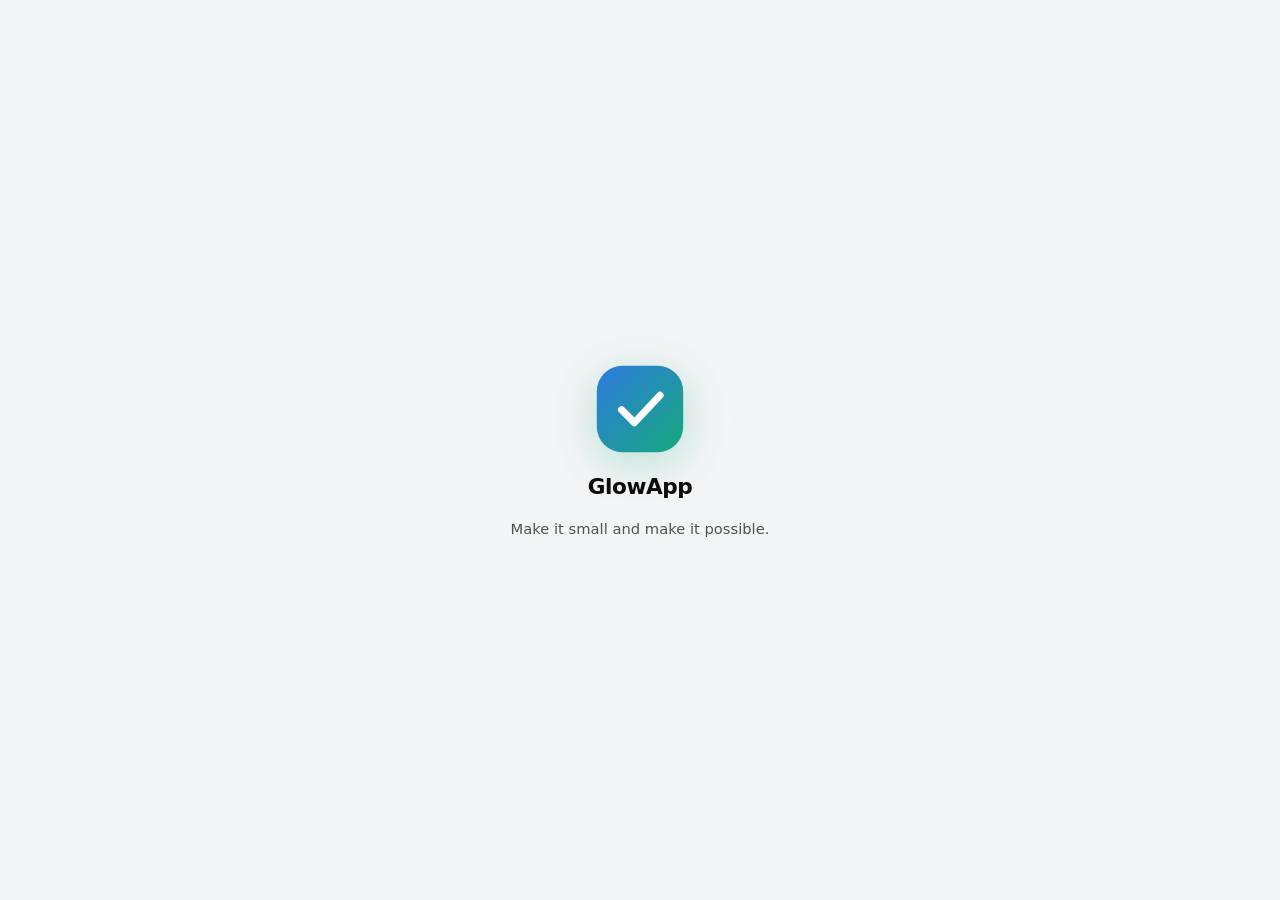
==== commit 1fb94ca1: "Add interaction sounds and a launch screen; fix widget counting and the day strip Sounds. Synthesise" ====
--- a/habits/index.html
+++ b/habits/index.html
@@ -19,6 +19,28 @@
   <link rel="stylesheet" href="styles.css">
 </head>
 <body>
+  <!-- Launch screen. The mark draws itself, then a phrase lands under it.
+       Removed from the DOM once it has played, so it costs nothing after. -->
+  <div class="splash" id="splash">
+    <div class="splash-inner">
+      <svg class="splash-mark" viewBox="0 0 120 120" aria-hidden="true">
+        <defs>
+          <linearGradient id="splashGrad" x1="0" y1="0" x2="1" y2="1">
+            <stop offset="0%" stop-color="#2E7BE0" />
+            <stop offset="100%" stop-color="#16A97B" />
+          </linearGradient>
+        </defs>
+        <rect class="splash-tile" x="6" y="6" width="108" height="108" rx="32"
+              fill="url(#splashGrad)" />
+        <path class="splash-check" d="M37 61 L53 77 L85 43"
+              fill="none" stroke="#FFFFFF" stroke-width="9"
+              stroke-linecap="round" stroke-linejoin="round" />
+      </svg>
+      <p class="splash-name">GlowApp</p>
+      <p class="splash-phrase" id="splashPhrase"></p>
+    </div>
+  </div>
+
   <a class="skip-link" href="#main" data-i18n="skipToContent">Ir al contenido</a>
 
   <header class="app-bar">
@@ -219,6 +241,13 @@
           <div class="setting-row setting-row-stack">
             <label for="sizeSelect" data-i18n="setSize">Tamaño</label>
             <div class="segmented" id="sizeSelect" role="radiogroup" aria-label="Tamaño"></div>
+          </div>
+          <div class="setting-row">
+            <label for="soundToggle" data-i18n="setSound">Sonidos</label>
+            <label class="switch-inline">
+              <input type="checkbox" id="soundToggle" checked>
+              <span id="soundState"></span>
+            </label>
           </div>
           <div class="setting-row">
             <label for="weekStart" data-i18n="setWeekStart">La semana empieza el</label>
@@ -407,6 +436,7 @@
     </symbol>
   </svg>
 
+  <script src="sounds.js"></script>
   <script src="i18n.js"></script>
   <script src="charts.js"></script>
   <script src="app.js"></script>
--- a/habits/styles.css
+++ b/habits/styles.css
@@ -233,11 +233,22 @@
 .button-row { display: flex; flex-wrap: wrap; gap: 8px; margin-top: 12px; }
 
 /* ── Day strip ── */
+/* Horizontally scrollable so earlier weeks stay reachable. Sized so roughly a
+   week fills the width at the default size, which keeps the familiar look. */
 .day-strip {
-  display: grid; grid-auto-flow: column; grid-auto-columns: 1fr;
-  gap: 6px;
-}
+  display: flex; gap: 6px;
+  overflow-x: auto; overscroll-behavior-x: contain;
+  scroll-snap-type: x proximity;
+  scrollbar-width: none;
+  margin: 0 -1rem;            /* bleed to the screen edges */
+  padding: 0 1rem 2px;
+}
+.day-strip::-webkit-scrollbar { display: none; }
 .day-chip {
+  flex: 0 0 auto;
+  width: calc((100% - 6 * 6px) / 7);
+  min-width: 2.6rem;
+  scroll-snap-align: center;
   display: flex; flex-direction: column; align-items: center; gap: 3px;
   padding: 0.5rem 0.125rem; border-radius: var(--radius);
   border: 1px solid transparent; background: var(--surface);
@@ -246,6 +257,8 @@
 .day-chip .dnum { font-size: 0.95rem; font-weight: 700; color: var(--ink); }
 .day-chip .ddot { width: 5px; height: 5px; border-radius: 50%; background: var(--border-strong); }
 .day-chip .ddot.filled { background: var(--good); }
+/* A quiet marker where a new month begins, for long scrolls back. */
+.day-chip.is-month-start { box-shadow: inset 2px 0 0 var(--border-strong); }
 .day-chip[aria-selected='true'] { border-color: var(--accent); background: var(--accent-soft); }
 .day-chip[disabled] { opacity: 0.38; }
 
@@ -562,6 +575,58 @@
 }
 @keyframes toast-in { from { opacity: 0; transform: translate(-50%, 8px); } }
 
+/* ══ Launch screen ══════════════════════════════════════════════════
+   Quick by design: the mark springs in, the check draws itself, the phrase
+   lands, and the whole thing is gone in well under two seconds. Uses the
+   same palette as the app so the handover is invisible. */
+.splash {
+  position: fixed; inset: 0; z-index: 999;
+  display: grid; place-items: center;
+  background: var(--bg);
+  transition: opacity 0.32s ease;
+}
+.splash.is-leaving { opacity: 0; pointer-events: none; }
+
+.splash-inner { display: flex; flex-direction: column; align-items: center; gap: 14px; }
+
+.splash-mark {
+  width: 96px; height: 96px;
+  animation: splash-pop 0.5s cubic-bezier(0.34, 1.56, 0.64, 1) both;
+  filter: drop-shadow(0 10px 24px rgba(22, 169, 123, 0.28));
+}
+@keyframes splash-pop {
+  0%   { transform: scale(0.55) rotate(-8deg); opacity: 0; }
+  100% { transform: scale(1) rotate(0deg); opacity: 1; }
+}
+
+/* The check is drawn on rather than simply appearing. */
+.splash-check {
+  stroke-dasharray: 78;
+  stroke-dashoffset: 78;
+  animation: splash-draw 0.42s ease-out 0.26s both;
+}
+@keyframes splash-draw { to { stroke-dashoffset: 0; } }
+
+.splash-name {
+  font-size: 1.35rem; font-weight: 700; letter-spacing: -0.02em; color: var(--ink);
+  animation: splash-rise 0.42s ease-out 0.34s both;
+}
+.splash-phrase {
+  max-width: 20rem; padding: 0 1.5rem; text-align: center;
+  font-size: 0.92rem; line-height: 1.45; color: var(--ink-2);
+  animation: splash-rise 0.46s ease-out 0.6s both;
+}
+@keyframes splash-rise {
+  from { opacity: 0; transform: translateY(9px); }
+  to   { opacity: 1; transform: translateY(0); }
+}
+
+/* Reduced motion keeps the screen but drops the movement. */
+@media (prefers-reduced-motion: reduce) {
+  .splash-mark, .splash-name, .splash-phrase { animation: none; opacity: 1; }
+  .splash-check { stroke-dashoffset: 0; animation: none; }
+}
+
 /* ── Settings rows that need a full-width control ── */
 .setting-row-stack { flex-direction: column; align-items: stretch; gap: 8px; }
 .setting-row-stack label { color: var(--ink-2); font-size: 0.82rem; font-weight: 600; }
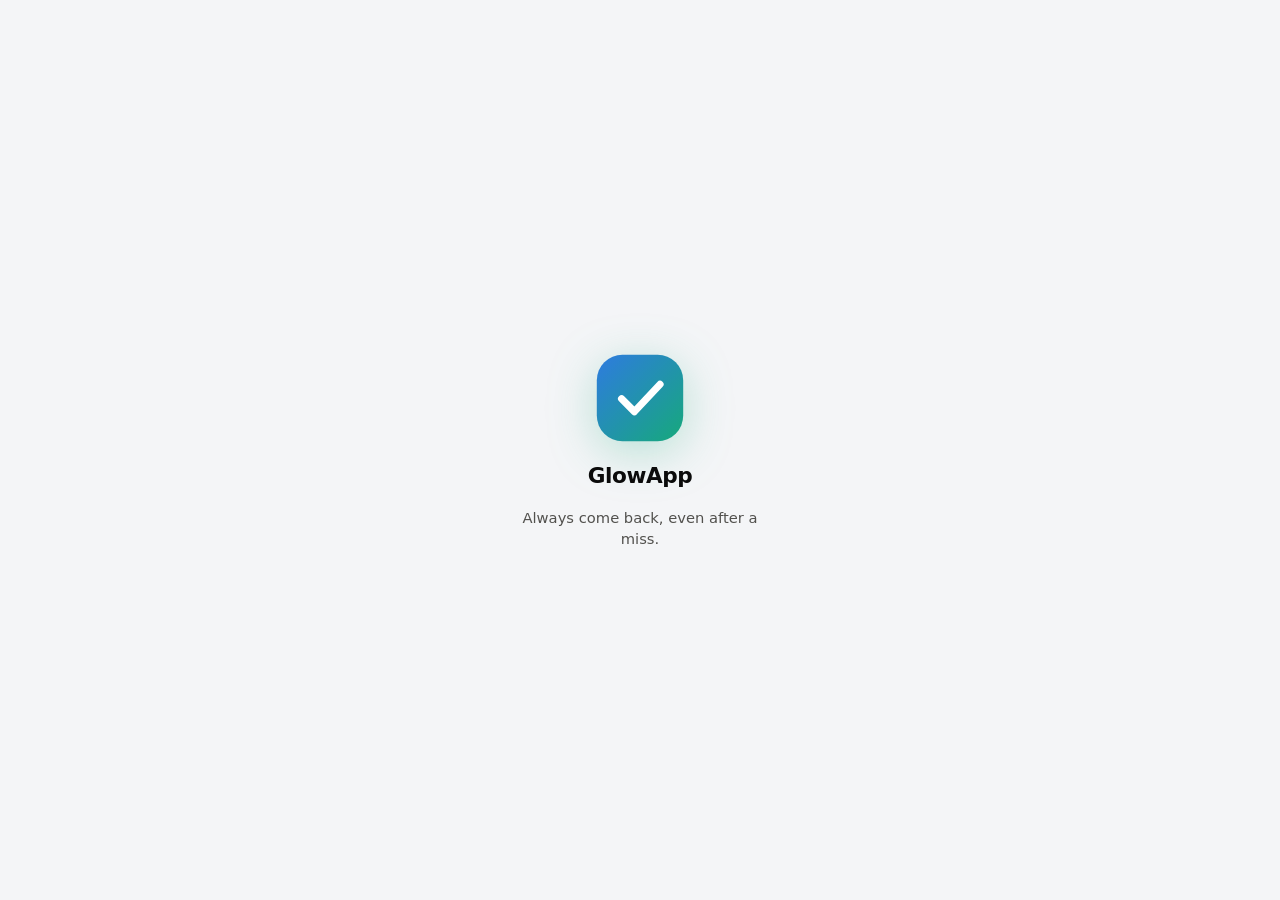
==== commit f7af2cb9: "Fix the oversized logo and missing splash after an app update Updating in place produced a huge logo" ====
--- a/habits/index.html
+++ b/habits/index.html
@@ -16,14 +16,15 @@
   <meta name="apple-mobile-web-app-capable" content="yes">
   <meta name="apple-mobile-web-app-status-bar-style" content="black-translucent">
   <meta name="apple-mobile-web-app-title" content="GlowApp">
-  <link rel="stylesheet" href="styles.css">
+  <link rel="stylesheet" href="styles.css?v=2.2">
+  <script src="i18n.js?v=2.2"></script>
 </head>
 <body>
   <!-- Launch screen. The mark draws itself, then a phrase lands under it.
        Removed from the DOM once it has played, so it costs nothing after. -->
   <div class="splash" id="splash">
     <div class="splash-inner">
-      <svg class="splash-mark" viewBox="0 0 120 120" aria-hidden="true">
+      <svg class="splash-mark" width="96" height="96" viewBox="0 0 120 120" aria-hidden="true">
         <defs>
           <linearGradient id="splashGrad" x1="0" y1="0" x2="1" y2="1">
             <stop offset="0%" stop-color="#2E7BE0" />
@@ -40,6 +41,27 @@
       <p class="splash-phrase" id="splashPhrase"></p>
     </div>
   </div>
+  <script>
+    /* Chosen here rather than in app.js so the phrase is present the moment the
+       splash paints, instead of appearing once the main script has parsed. */
+    (function () {
+      try {
+        var saved = JSON.parse(localStorage.getItem('glow.v1') || '{}');
+        var lang = saved.lang
+          || ((navigator.language || 'es').toLowerCase().indexOf('es') === 0 ? 'es' : 'en');
+        I18N.setLang(lang);
+        var list = I18N.t('phrases') || [];
+        if (!list.length) return;
+        var last = parseInt(localStorage.getItem('glow.lastPhrase'), 10);
+        var i = Math.floor(Math.random() * list.length);
+        if (i === last) i = (i + 1) % list.length;          // never twice running
+        localStorage.setItem('glow.lastPhrase', String(i));
+        document.getElementById('splashPhrase').textContent = list[i];
+      } catch (err) {
+        /* No phrase is a fine outcome; the splash still shows the mark. */
+      }
+    })();
+  </script>
 
   <a class="skip-link" href="#main" data-i18n="skipToContent">Ir al contenido</a>
 
@@ -436,9 +458,8 @@
     </symbol>
   </svg>
 
-  <script src="sounds.js"></script>
-  <script src="i18n.js"></script>
-  <script src="charts.js"></script>
-  <script src="app.js"></script>
+  <script src="sounds.js?v=2.2"></script>
+  <script src="charts.js?v=2.2"></script>
+  <script src="app.js?v=2.2"></script>
 </body>
 </html>
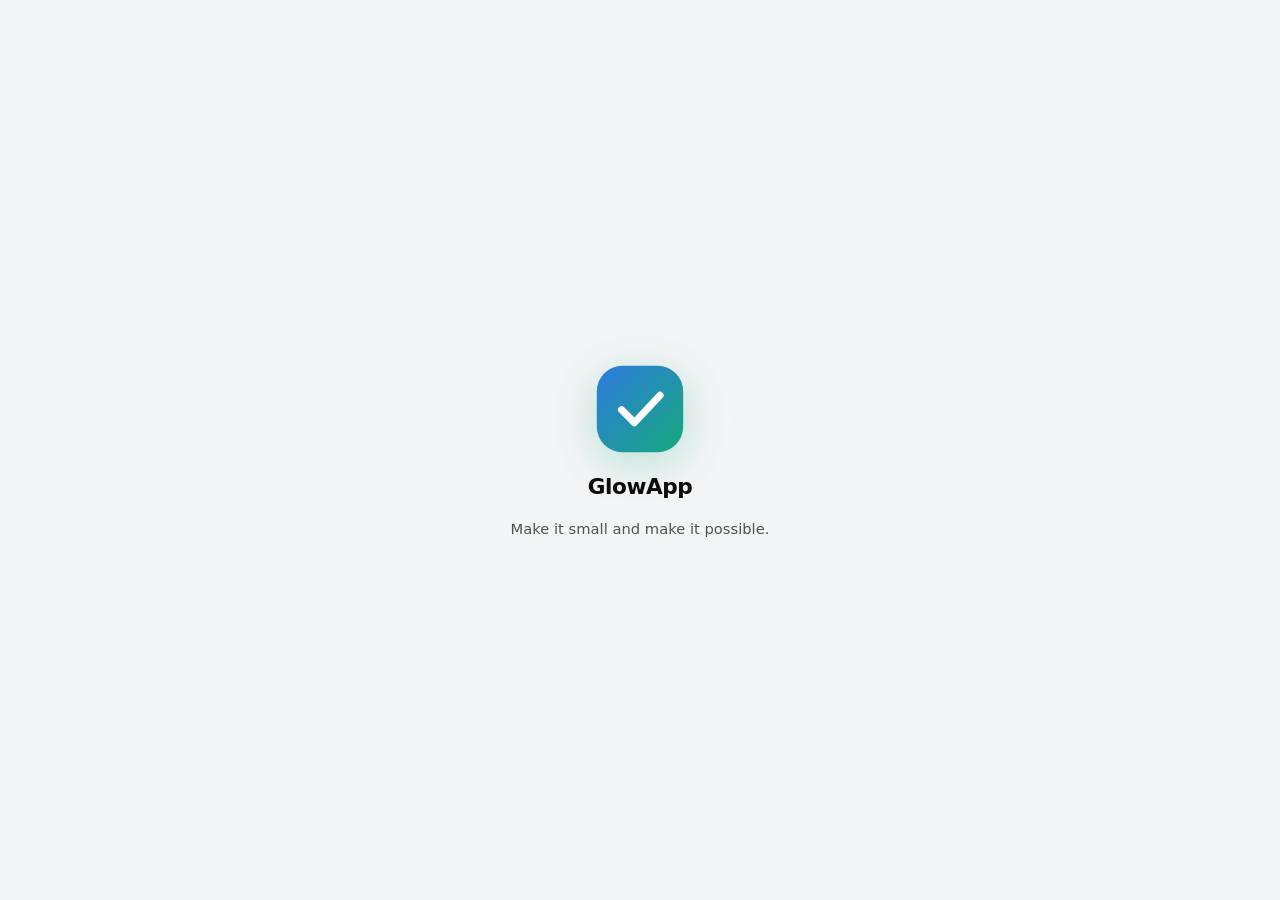
==== commit 032622ca: "Hold the splash half a second longer SPLASH_HOLD goes from 1750ms to 2250ms, so the launch screen an" ====
--- a/habits/index.html
+++ b/habits/index.html
@@ -16,8 +16,8 @@
   <meta name="apple-mobile-web-app-capable" content="yes">
   <meta name="apple-mobile-web-app-status-bar-style" content="black-translucent">
   <meta name="apple-mobile-web-app-title" content="GlowApp">
-  <link rel="stylesheet" href="styles.css?v=2.2">
-  <script src="i18n.js?v=2.2"></script>
+  <link rel="stylesheet" href="styles.css?v=2.3">
+  <script src="i18n.js?v=2.3"></script>
 </head>
 <body>
   <!-- Launch screen. The mark draws itself, then a phrase lands under it.
@@ -458,8 +458,8 @@
     </symbol>
   </svg>
 
-  <script src="sounds.js?v=2.2"></script>
-  <script src="charts.js?v=2.2"></script>
-  <script src="app.js?v=2.2"></script>
+  <script src="sounds.js?v=2.3"></script>
+  <script src="charts.js?v=2.3"></script>
+  <script src="app.js?v=2.3"></script>
 </body>
 </html>
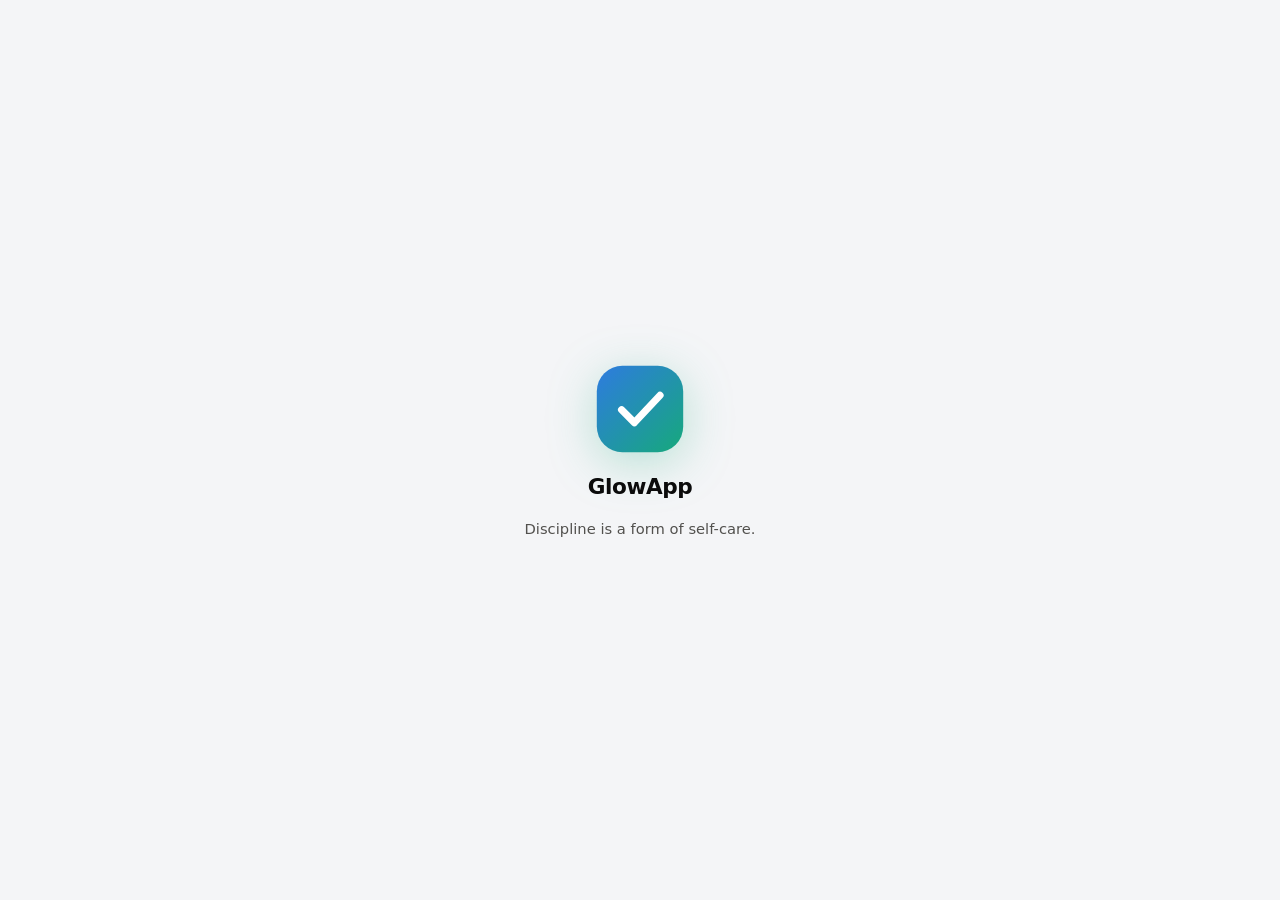
==== commit 9fb6e638: "Add habit descriptions and press-and-hold counting; rebuild the starting test Descriptions. Habits g" ====
--- a/habits/index.html
+++ b/habits/index.html
@@ -16,8 +16,8 @@
   <meta name="apple-mobile-web-app-capable" content="yes">
   <meta name="apple-mobile-web-app-status-bar-style" content="black-translucent">
   <meta name="apple-mobile-web-app-title" content="GlowApp">
-  <link rel="stylesheet" href="styles.css?v=2.3">
-  <script src="i18n.js?v=2.3"></script>
+  <link rel="stylesheet" href="styles.css?v=2.5">
+  <script src="i18n.js?v=2.5"></script>
 </head>
 <body>
   <!-- Launch screen. The mark draws itself, then a phrase lands under it.
@@ -46,6 +46,7 @@
        splash paints, instead of appearing once the main script has parsed. */
     (function () {
       try {
+        document.documentElement.classList.add('is-splashing');
         var saved = JSON.parse(localStorage.getItem('glow.v1') || '{}');
         var lang = saved.lang
           || ((navigator.language || 'es').toLowerCase().indexOf('es') === 0 ? 'es' : 'en');
@@ -63,6 +64,17 @@
     })();
   </script>
 
+  <!-- Starting test. Shown once, on the first launch, and again only if the
+       user asks for it from Ajustes. Built in app.js so every string follows
+       the language switch. -->
+  <div class="onboarding" id="onboarding" hidden>
+    <div class="ob-panel" role="dialog" aria-modal="true" aria-labelledby="obHeading">
+      <div class="ob-progress" id="obProgress" aria-hidden="true"></div>
+      <div class="ob-body" id="obBody"></div>
+      <footer class="ob-foot" id="obFoot"></footer>
+    </div>
+  </div>
+
   <a class="skip-link" href="#main" data-i18n="skipToContent">Ir al contenido</a>
 
   <header class="app-bar">
@@ -283,6 +295,10 @@
         <section class="card setting-group" aria-labelledby="setData">
           <h3 id="setData" data-i18n="setData">Tus datos</h3>
           <p class="muted" data-i18n="dataBlurb">Todo se guarda solo en este navegador. No hay cuentas ni servidores. Exporta de vez en cuando para no perder nada.</p>
+          <div class="button-row">
+            <button type="button" class="btn" id="btnRetakeTest" data-i18n="obRetake">Repetir el test inicial</button>
+          </div>
+          <p class="muted small" data-i18n="obRetakeHint">Vuelve a sugerirte hábitos según tus respuestas.</p>
           <div class="button-row">
             <button type="button" class="btn" id="btnExport" data-i18n="exportData">Exportar JSON</button>
             <button type="button" class="btn" id="btnImport" data-i18n="importData">Importar JSON</button>
@@ -339,6 +355,12 @@
           <input type="text" id="fName" required maxlength="60" data-i18n-placeholder="fieldNamePlaceholder">
         </label>
 
+        <label class="field">
+          <span class="field-label" data-i18n="fieldDescription">Descripción</span>
+          <textarea id="fDescription" rows="2" maxlength="160"
+                    data-i18n-placeholder="fieldDescriptionPlaceholder"></textarea>
+        </label>
+
         <div class="field">
           <span class="field-label" data-i18n="fieldIcon">Icono</span>
           <div class="emoji-grid" id="emojiGrid" role="radiogroup" aria-label="Icono"></div>
@@ -458,8 +480,8 @@
     </symbol>
   </svg>
 
-  <script src="sounds.js?v=2.3"></script>
-  <script src="charts.js?v=2.3"></script>
-  <script src="app.js?v=2.3"></script>
+  <script src="sounds.js?v=2.5"></script>
+  <script src="charts.js?v=2.5"></script>
+  <script src="app.js?v=2.5"></script>
 </body>
 </html>
--- a/habits/styles.css
+++ b/habits/styles.css
@@ -393,6 +393,22 @@
 }
 .habit-main { flex: 1; min-width: 0; display: flex; flex-direction: column; gap: 3px; }
 .habit-name { font-size: 0.92rem; font-weight: 600; }
+
+/* The row body is a button when it can expand; strip the button chrome so it
+   still reads as part of the row. */
+button.habit-main { text-align: left; font: inherit; color: inherit; cursor: pointer; }
+button.habit-main:hover .habit-name { color: var(--accent); }
+
+.habit-desc {
+  flex-basis: 100%;
+  margin-top: 0.6rem;
+  padding-top: 0.6rem;
+  border-top: 1px solid var(--border);
+  font-size: 0.82rem; line-height: 1.5; color: var(--ink-2);
+  animation: desc-in 0.18s ease-out;
+}
+@keyframes desc-in { from { opacity: 0; transform: translateY(-3px); } }
+.habit-row.is-expanded { flex-wrap: wrap; }
 .habit-meta {
   display: flex; align-items: center; gap: 8px; flex-wrap: wrap;
   font-size: 0.73rem; color: var(--ink-2); font-variant-numeric: tabular-nums;
@@ -421,6 +437,10 @@
   display: grid; place-items: center; line-height: 1;
 }
 .qty-btn:disabled { opacity: 0.35; cursor: not-allowed; }
+/* The button owns the gesture: holding it must not scroll the page or start
+   a text selection. */
+.qty-btn { touch-action: none; user-select: none; -webkit-user-select: none; }
+.qty-btn:active { background: var(--accent-soft); border-color: var(--accent); }
 .qty-value { min-width: 58px; text-align: center; font-size: 0.8rem; font-variant-numeric: tabular-nums; }
 .qty-value strong { font-size: 1rem; }
 
@@ -587,6 +607,17 @@
 }
 .splash.is-leaving { opacity: 0; pointer-events: none; }
 
+/* The app behind the splash is taller than the window, so the scroll bar was
+   drawing down the right-hand edge of the launch screen. Lock the page while
+   it plays: the bar goes, and the app cannot be scrolled underneath either. */
+:root.is-splashing,
+:root.is-splashing body {
+  overflow: hidden;
+  scrollbar-width: none;
+}
+:root.is-splashing::-webkit-scrollbar,
+:root.is-splashing body::-webkit-scrollbar { display: none; }
+
 .splash-inner { display: flex; flex-direction: column; align-items: center; gap: 14px; }
 
 .splash-mark {
@@ -632,6 +663,103 @@
 .setting-row-stack label { color: var(--ink-2); font-size: 0.82rem; font-weight: 600; }
 .segmented-wrap { flex-wrap: wrap; }
 .segmented-wrap button { flex: 1 1 40%; }
+
+/* ══ Starting test ══════════════════════════════════════════════════
+   Laid out as a full-height column rather than a centred card: the header
+   sits near the top, the options take the room that is left, and the
+   buttons stay pinned at the bottom where a thumb can reach them. That is
+   what removes the big empty band the centred version left above. */
+.onboarding {
+  position: fixed; inset: 0; z-index: 900;
+  display: flex; flex-direction: column;
+  background: var(--bg);
+}
+.ob-panel {
+  flex: 1; min-height: 0;                    /* lets the body scroll, not the panel */
+  width: 100%; max-width: 30rem; margin: 0 auto;
+  display: flex; flex-direction: column;
+  padding: calc(1.25rem + env(safe-area-inset-top, 0px)) 1.25rem
+           calc(1rem + var(--safe-b));
+  animation: ob-in 0.28s ease-out both;
+}
+@keyframes ob-in { from { opacity: 0; transform: translateY(8px); } }
+
+/* One pip per step, filled as you advance. */
+.ob-progress { display: flex; gap: 5px; flex: none; }
+.ob-pip {
+  height: 3px; flex: 1; border-radius: 999px; background: var(--surface-3);
+  transition: background 0.25s;
+}
+.ob-pip.is-done { background: var(--accent); }
+
+.ob-body {
+  flex: 1; min-height: 0; overflow-y: auto; overscroll-behavior: contain;
+  display: flex; flex-direction: column; gap: 0.6rem;
+  padding-top: 1.5rem;
+  /* Space so the last option never hides under the buttons. */
+  padding-bottom: 0.5rem;
+  scrollbar-width: none;
+}
+.ob-body::-webkit-scrollbar { display: none; }
+
+.ob-step {
+  font-size: 0.72rem; font-weight: 650; color: var(--accent);
+  letter-spacing: 0.06em; text-transform: uppercase;
+}
+.ob-question {
+  font-size: 1.45rem; font-weight: 700; letter-spacing: -0.025em; line-height: 1.2;
+  text-wrap: balance;
+}
+.ob-hint { font-size: 0.86rem; line-height: 1.45; color: var(--ink-2); }
+
+.ob-options { display: flex; flex-direction: column; gap: 7px; margin-top: 0.4rem; }
+.ob-option {
+  display: flex; align-items: center; gap: 0.75rem; width: 100%;
+  min-height: var(--tap); padding: 0.7rem 0.9rem; text-align: left;
+  background: var(--surface); color: var(--ink);
+  border: 1px solid var(--border); border-radius: var(--radius);
+  font-size: 0.92rem; font-weight: 550;
+  transition: border-color 0.14s, background 0.14s, transform 0.1s;
+}
+.ob-option:hover { border-color: var(--border-strong); }
+.ob-option:active { transform: scale(0.99); }
+.ob-option[aria-pressed='true'], .ob-option[aria-checked='true'] {
+  border-color: var(--accent); background: var(--accent-soft);
+}
+.ob-option .ob-emoji { font-size: 1.15rem; flex: none; }
+.ob-option .ob-label { flex: 1; min-width: 0; }
+.ob-option .ob-meta { font-size: 0.76rem; color: var(--ink-2); }
+/* The tick keeps its slot at all times, so selecting never shifts the text. */
+.ob-option .ob-tick {
+  flex: none; width: 1.25rem; text-align: center; color: var(--accent);
+  font-weight: 700; opacity: 0; transition: opacity 0.14s;
+}
+.ob-option[aria-pressed='true'] .ob-tick,
+.ob-option[aria-checked='true'] .ob-tick { opacity: 1; }
+
+.ob-foot {
+  flex: none; display: flex; align-items: center; gap: 8px;
+  padding-top: 0.9rem;
+  border-top: 1px solid var(--border);
+}
+.ob-foot .btn { flex: 1; }
+.ob-foot .btn-ghost { flex: 0 0 auto; background: none; border-color: transparent; color: var(--ink-2); }
+.ob-error { color: var(--danger); font-size: 0.82rem; }
+
+/* Results */
+.ob-group-title {
+  font-size: 0.72rem; font-weight: 650; color: var(--ink-3);
+  letter-spacing: 0.04em; text-transform: uppercase;
+  margin-top: 0.6rem;
+}
+.ob-suggestions { display: flex; flex-direction: column; gap: 7px; }
+
+/* Short screens: tighten the rhythm rather than let the footer be pushed off. */
+@media (max-height: 680px) {
+  .ob-panel { padding-top: calc(0.9rem + env(safe-area-inset-top, 0px)); }
+  .ob-body { padding-top: 1rem; gap: 0.5rem; }
+  .ob-question { font-size: 1.25rem; }
+}
 
 /* ══ Today layouts ══════════════════════════════════════════════════
    Each block restyles only the Today view. Comfortable is the default
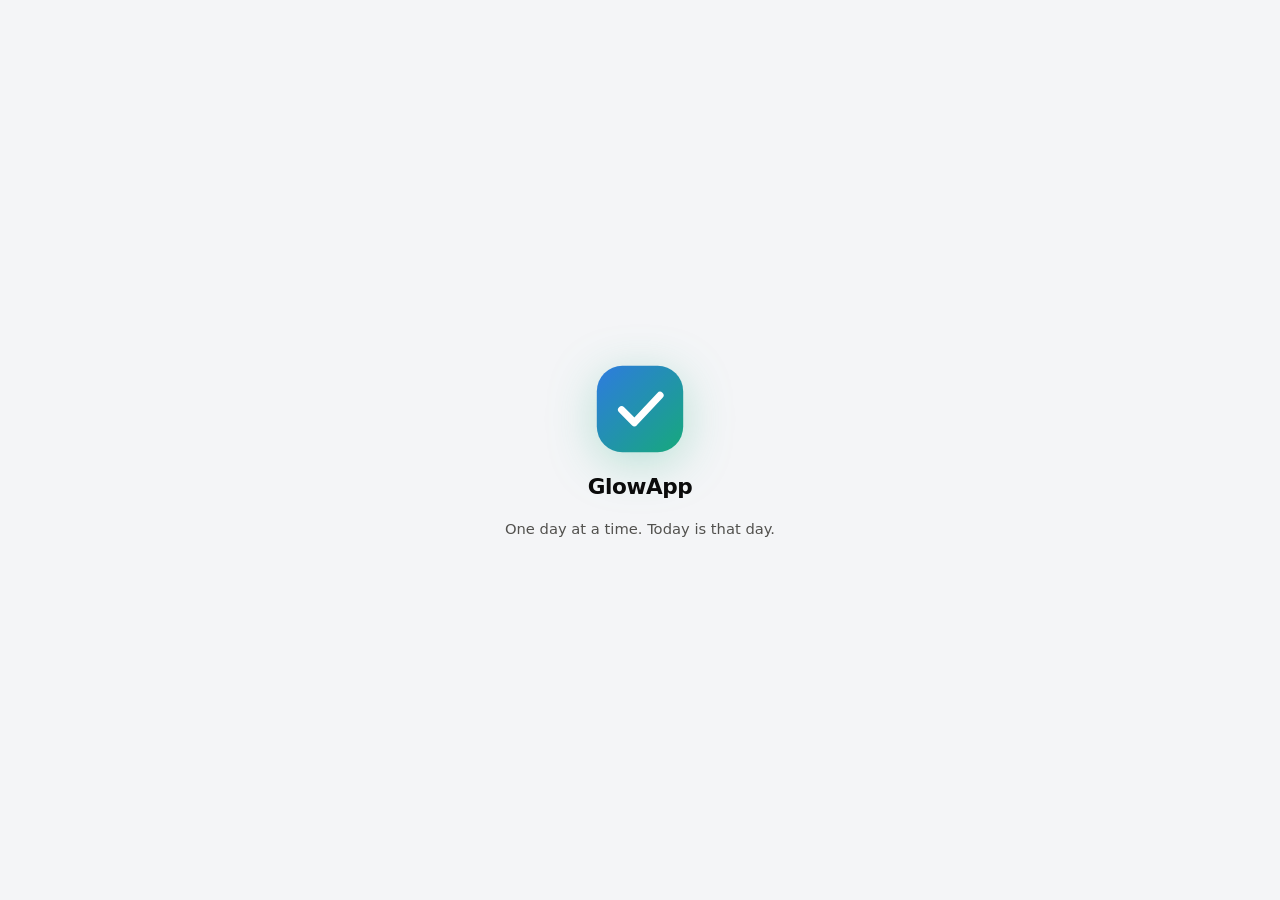
==== commit 533739e9: "Translate habits created earlier, close the widget receiver, and act on the audit Habit names were f" ====
--- a/habits/index.html
+++ b/habits/index.html
@@ -16,8 +16,8 @@
   <meta name="apple-mobile-web-app-capable" content="yes">
   <meta name="apple-mobile-web-app-status-bar-style" content="black-translucent">
   <meta name="apple-mobile-web-app-title" content="GlowApp">
-  <link rel="stylesheet" href="styles.css?v=2.5">
-  <script src="i18n.js?v=2.5"></script>
+  <link rel="stylesheet" href="styles.css?v=2.6">
+  <script src="i18n.js?v=2.6"></script>
 </head>
 <body>
   <!-- Launch screen. The mark draws itself, then a phrase lands under it.
@@ -295,6 +295,9 @@
         <section class="card setting-group" aria-labelledby="setData">
           <h3 id="setData" data-i18n="setData">Tus datos</h3>
           <p class="muted" data-i18n="dataBlurb">Todo se guarda solo en este navegador. No hay cuentas ni servidores. Exporta de vez en cuando para no perder nada.</p>
+          <!-- Shown only inside the APK, where the system backup can copy this
+               data to the user's Google account. Saying otherwise would be a lie. -->
+          <p class="muted small" id="backupNote" hidden data-i18n="dataBackupNote"></p>
           <div class="button-row">
             <button type="button" class="btn" id="btnRetakeTest" data-i18n="obRetake">Repetir el test inicial</button>
           </div>
@@ -470,6 +473,10 @@
     <symbol id="i-archive" viewBox="0 0 24 24" fill="none" stroke="currentColor" stroke-width="1.8" stroke-linecap="round" stroke-linejoin="round">
       <rect x="3" y="4" width="18" height="4" rx="1.2"/><path d="M5 8v10a2 2 0 0 0 2 2h10a2 2 0 0 0 2-2V8M10 12h4"/>
     </symbol>
+    <symbol id="i-chevron" viewBox="0 0 24 24" fill="none" stroke="currentColor"
+            stroke-width="2.2" stroke-linecap="round" stroke-linejoin="round">
+      <path d="m6 9 6 6 6-6"/>
+    </symbol>
     <symbol id="i-grip" viewBox="0 0 24 24" fill="currentColor">
       <circle cx="9" cy="6" r="1.6"/><circle cx="15" cy="6" r="1.6"/>
       <circle cx="9" cy="12" r="1.6"/><circle cx="15" cy="12" r="1.6"/>
@@ -480,8 +487,8 @@
     </symbol>
   </svg>
 
-  <script src="sounds.js?v=2.5"></script>
-  <script src="charts.js?v=2.5"></script>
-  <script src="app.js?v=2.5"></script>
+  <script src="sounds.js?v=2.6"></script>
+  <script src="charts.js?v=2.6"></script>
+  <script src="app.js?v=2.6"></script>
 </body>
 </html>
--- a/habits/styles.css
+++ b/habits/styles.css
@@ -380,10 +380,27 @@
 .habit-row {
   display: flex; align-items: center; gap: 0.75rem;
   background: var(--surface); border: 1px solid var(--border);
-  border-radius: var(--radius-lg); padding: 0.75rem 0.875rem;
-  transition: border-color 0.15s, opacity 0.15s;
-}
-.habit-row.is-done { border-color: color-mix(in srgb, var(--good) 45%, transparent); }
+  border-radius: var(--radius-lg); padding: 0.75rem 0.875rem 0.75rem 1.05rem;
+  transition: border-color 0.15s, opacity 0.15s, background 0.2s;
+}
+.habit-row {
+  position: relative; overflow: hidden;
+}
+.habit-row::before {
+  content: '';
+  position: absolute; left: 0; top: 0; bottom: 0; width: 3px;
+  background: var(--habit-color);
+  opacity: 0.55;
+}
+.habit-row.is-off::before { opacity: 0.2; }
+
+/* Done is stated by the edge going solid and a whisper of tint, rather than by
+   the whole row shouting. */
+.habit-row.is-done {
+  border-color: color-mix(in srgb, var(--good) 35%, transparent);
+  background: color-mix(in srgb, var(--good) 5%, var(--surface));
+}
+.habit-row.is-done::before { background: var(--good); opacity: 1; }
 .habit-row.is-off { opacity: 0.5; }
 .habit-badge {
   width: 2.5rem; height: 2.5rem; flex: none; display: grid; place-items: center;
@@ -393,6 +410,19 @@
 }
 .habit-main { flex: 1; min-width: 0; display: flex; flex-direction: column; gap: 3px; }
 .habit-name { font-size: 0.92rem; font-weight: 600; }
+
+/* A quiet mark that the row opens. It turns rather than swapping, so the
+   change reads as the same object moving. */
+.habit-chevron {
+  display: inline-flex; align-items: center;
+  margin-left: 0.3rem; color: var(--ink-3);
+  transition: transform 0.2s ease, color 0.2s;
+  vertical-align: middle;
+}
+.habit-row.is-expanded .habit-chevron { transform: rotate(180deg); color: var(--accent); }
+button.habit-main:hover .habit-chevron { color: var(--accent); }
+/* The name and the mark belong on one line together. */
+button.habit-main .habit-name { display: inline; }
 
 /* The row body is a button when it can expand; strip the button chrome so it
    still reads as part of the row. */
@@ -427,7 +457,9 @@
   transform: rotate(-45deg);
 }
 .check-btn[aria-pressed='true'] {
-  background: var(--good); border-color: var(--good); color: #fff;
+  background: color-mix(in srgb, var(--good) 88%, transparent);
+  border-color: var(--good); color: #fff;
+  box-shadow: 0 0 0 3px color-mix(in srgb, var(--good) 16%, transparent);
 }
 
 .qty-control { display: flex; align-items: center; gap: 6px; flex: none; }
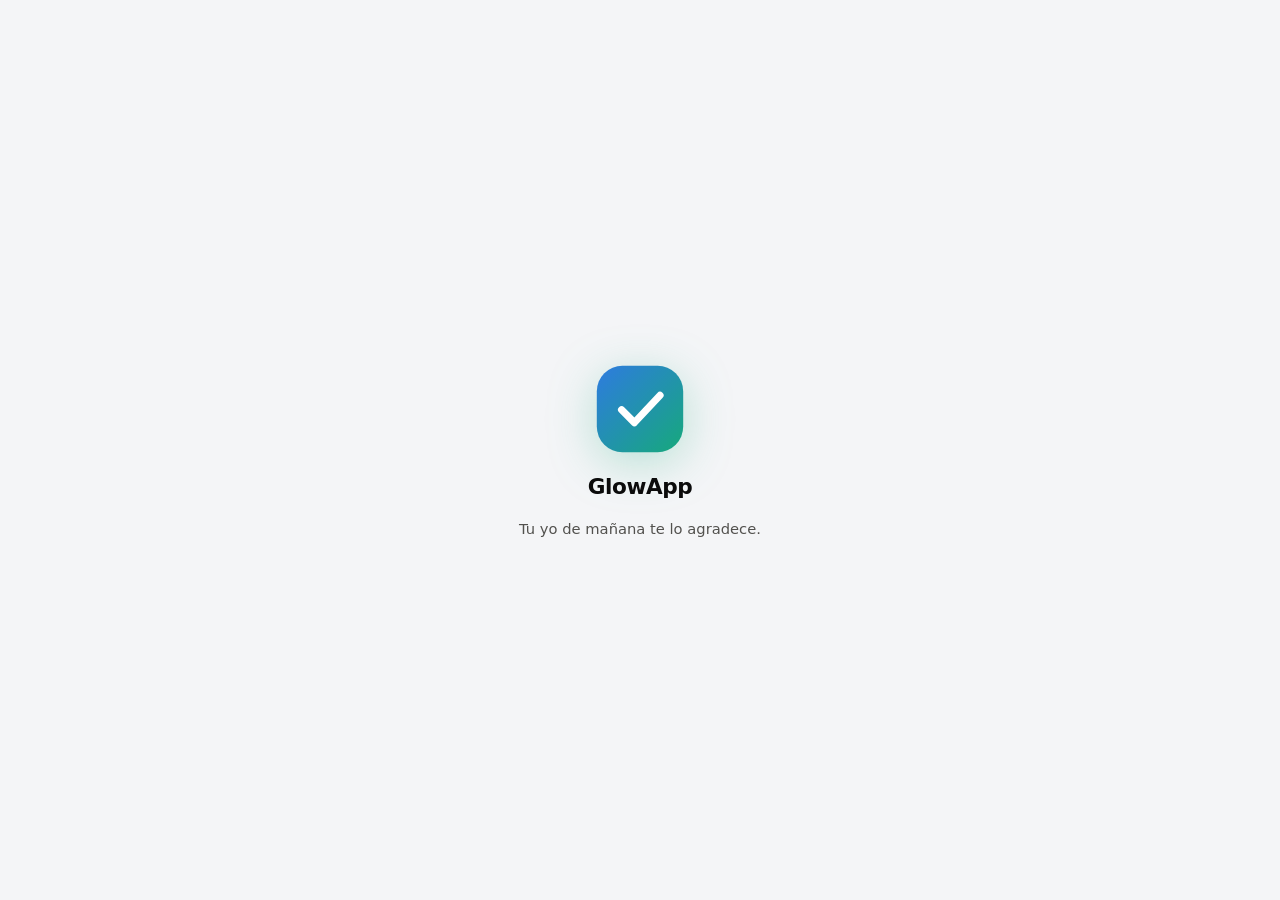
==== commit d3e3ac07: "Open in Spanish on a first run The starting language was read from the device, so GlowApp opened in " ====
--- a/habits/index.html
+++ b/habits/index.html
@@ -16,8 +16,8 @@
   <meta name="apple-mobile-web-app-capable" content="yes">
   <meta name="apple-mobile-web-app-status-bar-style" content="black-translucent">
   <meta name="apple-mobile-web-app-title" content="GlowApp">
-  <link rel="stylesheet" href="styles.css?v=2.6">
-  <script src="i18n.js?v=2.6"></script>
+  <link rel="stylesheet" href="styles.css?v=2.7">
+  <script src="i18n.js?v=2.7"></script>
 </head>
 <body>
   <!-- Launch screen. The mark draws itself, then a phrase lands under it.
@@ -48,8 +48,8 @@
       try {
         document.documentElement.classList.add('is-splashing');
         var saved = JSON.parse(localStorage.getItem('glow.v1') || '{}');
-        var lang = saved.lang
-          || ((navigator.language || 'es').toLowerCase().indexOf('es') === 0 ? 'es' : 'en');
+        // Matches defaultState() in app.js: Spanish until told otherwise.
+        var lang = saved.lang || 'es';
         I18N.setLang(lang);
         var list = I18N.t('phrases') || [];
         if (!list.length) return;
@@ -487,8 +487,8 @@
     </symbol>
   </svg>
 
-  <script src="sounds.js?v=2.6"></script>
-  <script src="charts.js?v=2.6"></script>
-  <script src="app.js?v=2.6"></script>
+  <script src="sounds.js?v=2.7"></script>
+  <script src="charts.js?v=2.7"></script>
+  <script src="app.js?v=2.7"></script>
 </body>
 </html>
